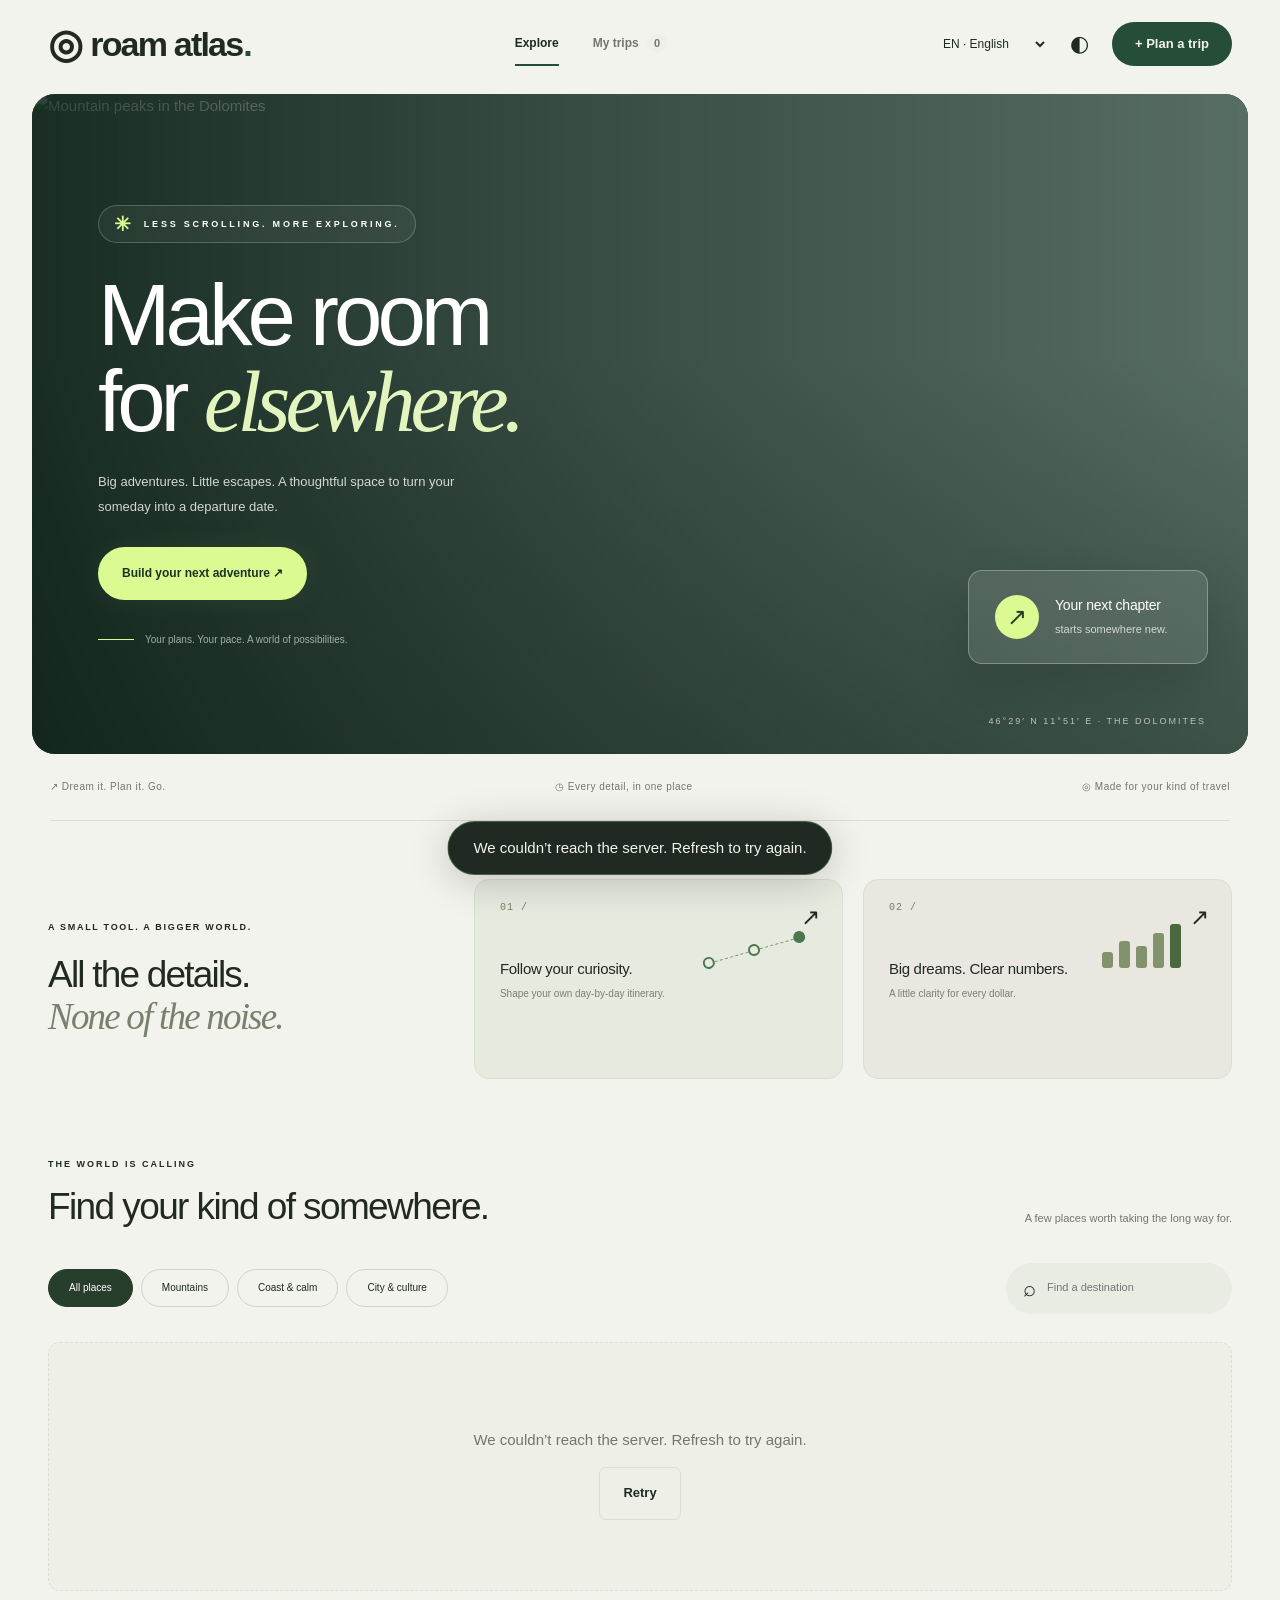
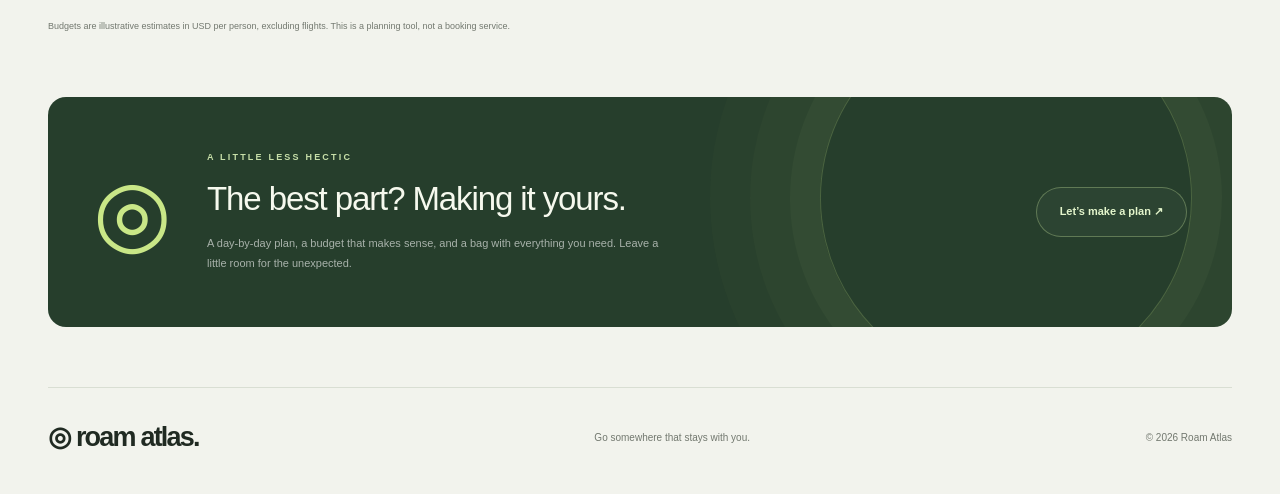
==== index.html @ 59449367 "Publish Roam Atlas with Python backend and protected administration" ====
<!doctype html>
<html lang="en"><head><meta charset="utf-8"><meta name="viewport" content="width=device-width,initial-scale=1"><title>Roam Atlas — Travel Planner</title><meta name="description" content="A thoughtful space to plan your next adventure. Explore destinations, build itineraries, and keep your travel budget in one place."><meta name="theme-color" content="#174e42"><link rel="icon" href="/favicon.svg"><link rel="stylesheet" href="/style.css"><link rel="stylesheet" href="/premium.css"><script defer src="/app.js"></script><!-- SEARCH_METADATA --></head>
<body><noscript><p class="noscript-message">Roam Atlas: browse destinations below. Enable JavaScript to create and save travel plans.</p></noscript><a href="#main" class="skip" data-i18n="skip">Skip to content</a>
<header><a href="#explore" class="brand" aria-label="Roam Atlas home"><span class="logo">◎</span> roam atlas<span class="dot">.</span></a><nav aria-label="Main"><button class="nav active" data-view="explore" data-i18n="explore">Explore</button><button class="nav" data-view="trips"><span data-i18n="myTrips">My trips</span> <span id="tripCount" class="badge">0</span></button></nav><div class="controls"><select id="language" aria-label="Language"><option value="en">EN · English</option><option value="ru">RU · Русский</option></select><button class="theme icon" id="theme" aria-label="Switch color theme">◐</button><button class="primary small" id="newTrip" data-i18n="planTrip">+ Plan a trip</button></div></header>
<main id="main"><section id="exploreView"><div class="hero"><div class="hero-copy"><div class="eyebrow"><span class="little-star">✳</span><span data-i18n="eyebrow">LESS SCROLLING. MORE EXPLORING.</span></div><h1 data-i18n-html="headline">Make room<br>for <em>elsewhere.</em></h1><p data-i18n="heroText">Big adventures. Little escapes. A thoughtful space to turn your someday into a departure date.</p><button id="heroPlan" class="primary" data-i18n="start">Build your next adventure ↗</button><div class="hero-foot"><span class="line"></span><span data-i18n="heroFoot">Your plans. Your pace. A world of possibilities.</span></div></div><div class="hero-photo"><img src="https://images.unsplash.com/photo-1464822759023-fed622ff2c3b?auto=format&fit=crop&w=1300&q=85" alt="Mountain peaks in the Dolomites"><span class="photo-label" data-i18n="featured">46°29′ N 11°51′ E · THE DOLOMITES</span><div class="floating-note"><span>↗</span><div><strong data-i18n="nextChapter">Your next chapter</strong><small data-i18n="startsHere">starts somewhere new.</small></div></div></div></div>
<div class="benefits"><span data-i18n="benefit1">↗ Dream it. Plan it. Go.</span><span data-i18n="benefit2">◷ Every detail, in one place</span><span data-i18n="benefit3">◎ Made for your kind of travel</span></div>
<section class="travel-system"><div class="system-intro"><span class="eyebrow" data-i18n="systemEyebrow">A SMALL TOOL. A BIGGER WORLD.</span><h2 data-i18n-html="systemTitle">All the details.<br><em>None of the noise.</em></h2></div><button class="system-card" id="systemItinerary"><span class="system-number">01 /</span><span class="mini-route"><i></i><b></b><i></i><b></b><i></i></span><strong data-i18n="systemRoute">Follow your curiosity.</strong><span data-i18n="systemRouteText">Shape your own day-by-day itinerary.</span><span class="system-arrow">↗</span></button><button class="system-card budget-card" id="systemBudget"><span class="system-number">02 /</span><span class="mini-bars"><i></i><i></i><i></i><i></i><i></i></span><strong data-i18n="systemBudget">Big dreams. Clear numbers.</strong><span data-i18n="systemBudgetText">A little clarity for every dollar.</span><span class="system-arrow">↗</span></button></section>
<section class="destinations"><div class="section-heading"><div><div class="eyebrow" data-i18n="curated">THE WORLD IS CALLING</div><h2 data-i18n="findPlace">Find your kind of somewhere.</h2></div><p data-i18n="curatedText">A few places worth taking the long way for.</p></div><div class="toolbar"><div class="filters" role="group" aria-label="Destination category"><button class="chip active" data-filter="all" data-i18n="all">All places</button><button class="chip" data-filter="mountains" data-i18n="mountains">Mountains</button><button class="chip" data-filter="coast" data-i18n="coast">Coast & calm</button><button class="chip" data-filter="culture" data-i18n="culture">City & culture</button></div><label class="search"><span>⌕</span><input id="search" type="search" data-placeholder="search" placeholder="Find a destination" aria-label="Find a destination"></label></div><div id="destinations" class="cards" aria-live="polite"></div><p class="fine" data-i18n="estimates">Budgets are illustrative estimates in USD per person, excluding flights. This is a planning tool, not a booking service.</p></section>
<section class="editorial"><span class="orbital">◎</span><div><div class="eyebrow" data-i18n="philosophy">A LITTLE LESS HECTIC</div><h2 data-i18n="editorialTitle">The best part? Making it yours.</h2><p data-i18n="editorialText">A day-by-day plan, a budget that makes sense, and a bag with everything you need. Leave a little room for the unexpected.</p></div><button class="outline" id="editorialPlan" data-i18n="letsPlan">Let’s make a plan ↗</button></section></section>
<section id="tripsView" hidden><div class="section-heading trips-heading"><div><div class="eyebrow" data-i18n="yourWorld">YOUR WORLD, IN THE MAKING</div><h1 data-i18n="myTrips">My trips</h1></div><button id="exportTrips" class="outline" data-i18n="export">↓ Export plans</button></div><p data-i18n="storageNote" class="storage-note">Your trips are saved on the server and linked to this browser. Export a backup before clearing cookies.</p><div id="trips" class="cards"></div></section>
</main><footer><a class="brand" href="#explore">◎ roam atlas.</a><p data-i18n="footer">Go somewhere that stays with you.</p><span>© <span id="year"></span> Roam Atlas</span></footer>
<dialog id="tripDialog"><form id="tripForm"><div class="dialog-head"><div><div class="eyebrow" data-i18n="newChapter">YOUR NEXT CHAPTER</div><h2 id="dialogTitle" data-i18n="planTrip">Plan a trip</h2></div><button type="button" class="icon" id="closeDialog" aria-label="Close">×</button></div><label><span data-i18n="tripName">Trip name</span><input name="title" required maxlength="100" data-placeholder="namePlaceholder" placeholder="My next adventure"></label><div class="form-row"><label><span data-i18n="destination">Destination</span><select name="destination" id="destinationSelect"></select></label><label><span data-i18n="date">Departure date (optional)</span><input name="date" type="date"></label></div><div class="form-row"><label><span data-i18n="daysLabel">Number of days</span><input name="days" type="number" min="1" max="60" value="5" required></label><label><span data-i18n="budgetLabel">Total budget (USD)</span><input name="budget" type="number" min="0" max="1000000" step="0.01" value="850" required></label></div><div id="budgetBreakdown" class="budget"></div><div class="form-section"><h3 data-i18n="itinerary">Day-by-day itinerary</h3><div id="itinerary"></div></div><div class="form-section"><h3 data-i18n="packing">The essentials</h3><div id="packing" class="packing"></div></div><label><span data-i18n="notes">Notes & little details</span><textarea name="notes" rows="3" maxlength="3000" data-placeholder="notesPlaceholder" placeholder="That café, that trail, that tiny detail…"></textarea></label><p id="formError" class="error" role="alert"></p><div class="dialog-actions"><button type="button" class="danger" id="deleteTrip" data-i18n="delete">Delete trip</button><button type="submit" id="saveTrip" class="primary" data-i18n="save">Save adventure ↗</button></div></form></dialog>
<div id="toast" class="toast" role="status" hidden></div></body></html>
---- style.css ----
:root{--bg:#f7f7f2;--paper:#fff;--ink:#202f2b;--muted:#727a72;--green:#174e42;--lime:#e0edc8;--line:#e1e5dc;--soft:#eeefe7;--danger:#b23d30;color-scheme:light}*{box-sizing:border-box}body{margin:0;background:var(--bg);color:var(--ink);font:15px/1.6 Arial,Helvetica,sans-serif}body.dark{--bg:#141f1b;--paper:#202d27;--ink:#eff2e8;--muted:#a7b5a9;--green:#b4d5a4;--lime:#304531;--line:#354039;--soft:#24332a;color-scheme:dark}button,input,select,textarea{font:inherit}button,a,input,select,textarea{-webkit-tap-highlight-color:transparent}button,a{touch-action:manipulation}button{cursor:pointer}button:disabled{cursor:wait;opacity:.6}button{color:inherit}button:focus-visible,a:focus-visible,input:focus-visible,select:focus-visible,textarea:focus-visible{outline:3px solid #a5ba75;outline-offset:3px}button{border:0}a{color:inherit;text-decoration:none}header{height:100px;max-width:1440px;margin:auto;display:flex;align-items:center;justify-content:space-between;gap:30px;padding:0 64px;border-bottom:1px solid var(--line)}.brand{display:flex;align-items:center;font-size:32px;letter-spacing:-1.8px;font-weight:700;gap:9px}.logo{font-size:40px;line-height:1}.dot{color:var(--green);margin-left:-8px}nav{display:flex;gap:32px;align-items:center}.nav{background:none;font-weight:600;color:var(--muted);padding:12px 0;position:relative}.nav.active{color:var(--ink)}.nav.active:after{content:'';position:absolute;bottom:0;left:0;right:0;height:2px;background:var(--green)}.badge{font-size:11px;background:var(--soft);padding:3px 7px;border-radius:50%;margin-left:5px}.controls{display:flex;gap:14px;align-items:center}select{background:var(--bg);border:1px solid var(--line);border-radius:8px;padding:8px;color:var(--ink)}#language{font-size:12px;width:117px}.primary,.outline{border-radius:7px;padding:15px 23px;font-size:13px;font-weight:600;transition:transform .2s,box-shadow .2s}.primary{background:var(--green);color:var(--bg)}.primary:hover,.outline:hover{transform:translateY(-2px);box-shadow:0 4px 16px #0001}.primary.small{padding:11px 17px}.outline{background:transparent;border:1px solid var(--line)}.icon{border:1px solid var(--line);border-radius:50%;width:36px;height:36px;background:transparent;font-size:22px;display:grid;place-items:center;line-height:1}.theme{border:0}main{max-width:1440px;margin:auto;padding:0 64px}.hero{display:grid;grid-template-columns:1fr 1.04fr;gap:70px;padding:54px 0 42px;align-items:center}.eyebrow{font-size:10px;letter-spacing:2.2px;font-weight:700;display:flex;align-items:center;gap:10px}.little-star{font-size:27px;color:var(--green)}h1{font-size:clamp(48px,5.3vw,78px);font-weight:500;letter-spacing:-3.7px;line-height:1.06;margin:27px 0 24px}h1 em{font-family:Georgia,serif;font-weight:400;color:var(--green)}.hero-copy>p{max-width:370px;font-size:15px;line-height:1.85;color:var(--muted);margin-bottom:28px}.hero-foot{display:flex;align-items:center;gap:11px;color:var(--muted);font-size:10px;margin-top:38px}.line{width:27px;height:1px;background:var(--muted)}.hero-photo{height:460px;position:relative;border-radius:110px 10px 10px 10px;background:#5d756b}.hero-photo>img{width:100%;height:100%;object-fit:cover;border-radius:inherit;filter:brightness(.85)}.photo-label{position:absolute;bottom:24px;left:25px;color:#fff;font-size:9px;letter-spacing:1.5px}.floating-note{position:absolute;bottom:62px;left:-30px;padding:18px 23px;display:flex;gap:16px;align-items:center;background:var(--paper);border:1px solid var(--line);border-radius:8px;box-shadow:0 10px 30px #0001;transform:rotate(-3deg)}.floating-note>span{background:var(--lime);border-radius:50%;width:38px;height:38px;display:grid;place-items:center;font-size:24px}.floating-note strong{display:block;font-size:12px}.floating-note small{font-size:11px;color:var(--muted)}.benefits{border-top:1px solid var(--line);border-bottom:1px solid var(--line);padding:21px 0;display:flex;justify-content:space-around;font-size:12px;color:var(--muted)}.destinations{padding:48px 0 35px}.section-heading{display:flex;justify-content:space-between;align-items:end;gap:25px;margin-bottom:24px}h2{font-family:Georgia,serif;font-size:32px;font-weight:400;letter-spacing:-1px;margin:8px 0 0;line-height:1.25}.section-heading>p{font-size:12px;color:var(--muted);margin-bottom:2px}.toolbar{display:flex;justify-content:space-between;gap:20px;margin-bottom:24px;align-items:center}.filters{display:flex;gap:8px;flex-wrap:wrap}.chip{border-radius:25px;border:1px solid var(--line);background:transparent;padding:8px 16px;font-size:11px}.chip.active{background:var(--green);color:var(--bg);border-color:var(--green)}.search{display:flex;gap:10px;align-items:center;border-bottom:1px solid var(--line);padding:7px 0}.search span{font-size:22px}.search input{background:transparent;border:0;width:175px;font-size:12px;color:var(--ink);outline-offset:7px}.cards{display:grid;grid-template-columns:repeat(3,1fr);gap:27px}.card{min-width:0;background:var(--paper);border:1px solid var(--line);border-radius:11px;overflow:hidden;transition:transform .2s}.card:hover{transform:translateY(-4px)}.card-photo{height:230px;position:relative;background:var(--soft);overflow:hidden}.card-photo img{width:100%;height:100%;object-fit:cover;transition:transform .6s}.card:hover img{transform:scale(1.04)}.card-country{position:absolute;top:15px;left:15px;background:#fffE;color:#243b2d;font-size:10px;padding:4px 10px;border-radius:20px}.card-body{padding:20px}.card-top{display:flex;align-items:center;justify-content:space-between;gap:8px}.card h3{font-family:Georgia,serif;font-weight:400;font-size:25px;letter-spacing:-.8px;line-height:1.15;margin:0}.card p{font-size:11px;color:var(--muted);margin:8px 0 18px}.card-meta{border-top:1px solid var(--line);padding-top:13px;display:flex;justify-content:space-between;align-items:center;font-size:11px;color:var(--muted)}.card-meta strong{color:var(--ink);font-size:15px}.circle-button{border-radius:50%;background:var(--soft);width:34px;height:34px;font-size:20px;flex-shrink:0}.fine{font-size:10px;color:var(--muted);margin-top:22px}.editorial{display:flex;align-items:center;gap:34px;background:var(--soft);padding:34px 40px;border-radius:10px;margin:10px 0 55px}.editorial .orbital{font-size:95px;color:var(--green);line-height:1}.editorial p{max-width:520px;font-size:12px;color:var(--muted);margin-bottom:0}.editorial .outline{margin-left:auto;white-space:nowrap;border-color:var(--muted)}footer{max-width:1312px;border-top:1px solid var(--line);margin:auto;padding:25px 0;display:flex;justify-content:space-between;align-items:center;gap:15px}footer .brand{font-size:25px}footer p,footer>span{font-size:11px;color:var(--muted)}.trips-heading{margin-top:45px}.trips-heading h1{font-size:50px}.storage-note{font-size:12px;color:var(--muted);margin-bottom:24px}#tripsView{min-height:65vh;padding-bottom:50px}.empty{grid-column:1/-1;text-align:center;padding:70px 24px;background:var(--soft);border-radius:12px}.empty h2{margin:0 0 15px}.empty p{color:var(--muted)}dialog{width:min(650px,94vw);max-height:90vh;padding:30px;background:var(--paper);color:var(--ink);border:1px solid var(--line);border-radius:16px;box-shadow:0 30px 100px #0004}dialog::backdrop{background:#112b226e;backdrop-filter:blur(5px)}.dialog-head{display:flex;align-items:center;justify-content:space-between;margin-bottom:23px}.dialog-head h2{margin-top:5px}form label{display:flex;flex-direction:column;gap:6px;font-size:12px;margin-bottom:16px}form input,form select,form textarea{padding:10px 12px;border:1px solid var(--line);background:var(--bg);border-radius:7px;color:var(--ink);width:100%}.form-row{display:grid;grid-template-columns:1fr 1fr;gap:16px}.budget{background:var(--soft);padding:14px;border-radius:8px;font-size:12px;display:flex;justify-content:space-between;gap:12px;flex-wrap:wrap}.budget small{display:block;color:var(--muted)}.form-section h3{font-size:13px;margin:22px 0 12px}.day-row{display:flex;gap:10px;align-items:center;margin-bottom:8px}.day-row span{font-size:11px;width:54px;flex-shrink:0}.packing{display:grid;grid-template-columns:1fr 1fr;gap:10px;margin-bottom:20px}.packing label{display:flex;flex-direction:row;align-items:center;margin:0;gap:10px}.packing input{width:16px;height:16px;accent-color:var(--green)}.dialog-actions{display:flex;justify-content:space-between;align-items:center;gap:20px;margin-top:18px}.danger{color:var(--danger);background:transparent;padding:10px}.error{color:var(--danger);font-size:12px}.toast{position:fixed;bottom:25px;left:50%;transform:translateX(-50%);padding:14px 25px;border-radius:10px;background:var(--ink);color:var(--bg);box-shadow:0 6px 40px #0003;z-index:10;max-width:90vw}.skip{position:absolute;top:-100px;left:20px;padding:10px;background:var(--paper);z-index:20}.skip:focus{top:10px}[hidden]{display:none!important}body.modal-open{overflow:hidden}@media(min-width:1600px){header,main{max-width:1500px}}@media(max-width:1100px){header{padding:0 30px}main{padding:0 30px}.hero{gap:45px}.hero-photo{height:415px}.cards{gap:18px}.card-photo{height:200px}footer{margin:0 30px}.section-heading>p{max-width:220px}.editorial{padding:30px}.editorial .orbital{display:none}}@media(max-width:760px){header{padding:0 20px;height:auto;min-height:90px;gap:10px;flex-wrap:wrap;padding-top:14px;padding-bottom:12px}.brand{font-size:28px}nav{order:3;justify-content:center;width:100%;gap:35px}.controls{gap:5px}.controls .primary{display:none}main{padding:0 20px}.hero{grid-template-columns:1fr;gap:28px;padding-top:30px}h1{font-size:58px}.hero-copy>p{max-width:420px}.hero-foot{margin-top:22px}.hero-photo{height:320px;border-top-left-radius:80px;margin-left:15px}.floating-note{left:-15px;bottom:55px}.benefits{font-size:10px;gap:15px;align-items:center;text-align:center}.section-heading{display:block}.section-heading>p{max-width:none;margin-top:12px}h2{font-size:29px}.toolbar{align-items:stretch;flex-direction:column}.search input{width:100%}.cards{grid-template-columns:repeat(2,1fr);gap:14px}.card-body{padding:14px}.card h3{font-size:22px}.card-photo{height:180px}.card-meta{font-size:10px;gap:8px}.editorial{flex-direction:column;align-items:start;padding:26px}.editorial .outline{margin-left:0}footer{margin:0 20px;flex-wrap:wrap}footer p{order:3;width:100%;margin:0}.trips-heading{display:flex}.trips-heading h1{font-size:40px}.form-row{gap:10px}dialog{padding:20px}.eyebrow{font-size:9px;letter-spacing:1.5px}}@media(max-width:460px){.cards{grid-template-columns:1fr}.card-photo{height:235px}.card h3{font-size:27px}.card-meta{font-size:12px}.hero-photo{height:285px}h1{font-size:54px}.chip{padding:8px 12px;font-size:10px}.benefits span:last-child{display:none}.form-row{grid-template-columns:1fr;gap:0}.budget{font-size:11px}.packing{gap:10px}.trips-heading{align-items:center}.trips-heading .outline{padding:10px;font-size:11px}}@media(prefers-reduced-motion:reduce){*{transition:none!important;scroll-behavior:auto!important}}
---- premium.css ----
/* Orbit editorial design system: cinematic landscapes, acid-lime accents, tactile cards. */
:root{--bg:#f2f3ed;--green:#254d37;--lime:#dbfa91;--ink:#202a22;--muted:#72786f;--line:#d9ded3}body{font-family:Arial,Helvetica,sans-serif}header{height:88px;padding:0 48px;max-width:1600px;border:0}.brand{font-size:34px}.controls .primary{border-radius:30px;padding:12px 23px}nav{gap:34px}.nav{font-size:12px}#language{border:0;background:transparent}.icon:hover{background:var(--soft)}main{max-width:1600px;padding:0 32px}.hero{position:relative;display:flex;isolation:isolate;min-height:660px;padding:70px 66px 65px;margin-top:6px;border-radius:23px;overflow:hidden;color:#fff;align-items:center;background:#273e2f}.hero:after{content:'';position:absolute;inset:0;z-index:-1;background:linear-gradient(90deg,rgba(8,27,18,.82),rgba(14,29,21,.48) 48%,rgba(14,29,21,.08)),linear-gradient(0deg,rgba(9,25,14,.3),transparent 60%);pointer-events:none}.hero-copy{max-width:720px;position:relative;z-index:2}.hero-copy .eyebrow{font-size:9px;letter-spacing:2.8px;display:inline-flex;background:#ffffff0d;border:1px solid #ffffff36;border-radius:30px;padding:8px 15px;backdrop-filter:blur(15px)}.hero-copy .little-star{font-size:20px;color:var(--lime);line-height:1}.hero h1{font-size:clamp(60px,6.8vw,104px);font-weight:400;letter-spacing:-5px;line-height:.99;margin:29px 0 25px}.hero h1 em{font-family:Georgia,serif;color:#e2f5bf;font-weight:400}.hero-copy>p{color:#fffC;max-width:365px;font-size:13px;line-height:1.9;margin-bottom:27px}.hero .primary{background:#dbfa91;color:#1c3324;border-radius:30px;padding:17px 24px;font-size:12px;box-shadow:0 0 30px #dbfa9110}.hero .primary:hover{box-shadow:0 8px 30px #dbfa9130;transform:translateY(-3px)}.hero-foot{color:#fff9;font-size:10px;margin-top:32px}.hero-foot .line{background:#dbfa91;width:36px}.hero-photo{position:absolute;inset:0;width:100%;height:100%;border-radius:0;z-index:-2}.hero-photo>img{filter:brightness(.95);object-position:50% 56%;width:100%;height:100%;animation:landscape-in 1.5s ease-out both}.photo-label{left:auto;right:42px;bottom:26px;letter-spacing:2px;font-size:9px;color:#fffA}.floating-note{left:auto;right:40px;bottom:90px;transform:none;border:1px solid #ffffff4a;background:#ffffff1c;backdrop-filter:blur(22px);border-radius:14px;padding:23px 26px;color:#fff;box-shadow:0 20px 50px #0002;min-width:240px}.floating-note>span{background:#dbfa91;color:#263d28;border-radius:50%;width:44px;height:44px}.floating-note strong{font-size:14px;font-weight:500;letter-spacing:-.2px}.floating-note small{color:#fffB;font-size:11px}.benefits{margin:0 18px;padding:25px 0;border-top:0;font-size:10px;letter-spacing:.5px;justify-content:space-between}.benefits span{display:flex;align-items:center;gap:10px}.travel-system{display:grid;grid-template-columns:1.1fr 1fr 1fr;gap:20px;margin:58px 16px 14px}.system-intro{display:flex;flex-direction:column;justify-content:center;padding:14px 25px 14px 0}.system-intro .eyebrow{font-size:9px;letter-spacing:1.7px}.system-intro h2{font-family:Arial,sans-serif;font-size:37px;font-weight:400;letter-spacing:-1.8px;line-height:1.13;margin-top:20px}.system-intro h2 em{font-family:Georgia,serif;font-weight:400;color:#77816e}.system-card{position:relative;min-height:200px;display:flex;flex-direction:column;align-items:start;text-align:left;border:1px solid var(--line);background:#e7eadf;border-radius:15px;padding:22px 25px;overflow:hidden;transition:background .25s,transform .25s}.system-card:hover{transform:translateY(-4px);background:#dce8cb}.system-number{font:10px monospace;letter-spacing:1px;color:#758269}.system-card strong{margin-top:44px;font-size:15px;font-weight:500;letter-spacing:-.3px}.system-card>span:not([class]){font-size:10px;color:#788170;margin-top:5px}.system-arrow{position:absolute;top:19px;right:22px;font-size:23px;font-weight:300}.mini-route{position:absolute;right:35px;top:64px;display:flex;align-items:center;transform:rotate(-16deg)}.mini-route i{width:12px;height:12px;border-radius:50%;border:2px solid #4b774f;background:#e7eadf}.mini-route i:last-child{background:#4b774f}.mini-route b{width:35px;border-top:1px dashed #81967a}.budget-card{background:#e9e7df}.budget-card:hover{background:#e7e4d0}.mini-bars{position:absolute;right:50px;top:43px;height:45px;display:flex;align-items:end;gap:6px}.mini-bars i{width:11px;border-radius:3px;background:#82926c;height:16px}.mini-bars i:nth-child(2){height:27px}.mini-bars i:nth-child(3){height:22px}.mini-bars i:nth-child(4){height:35px}.mini-bars i:nth-child(5){height:44px;background:#4b6740}.destinations{padding:64px 16px 35px}.section-heading{margin-bottom:32px}.section-heading .eyebrow{font-size:9px;letter-spacing:2px}h2{font-family:Arial,sans-serif;font-size:37px;letter-spacing:-1.6px;font-weight:400;margin-top:13px}.section-heading>p{font-size:11px;color:var(--muted);max-width:210px;line-height:1.8}.toolbar{margin-bottom:28px}.chip{font-size:10px;padding:10px 20px;border-color:#cfd6c8;transition:background .2s}.chip:hover{background:var(--soft)}.chip.active{background:#283e2c;border-color:#283e2c;color:white}.search{background:#e9ece3;border:0;border-radius:30px;padding:8px 17px;gap:9px}.search input{font-size:11px;width:170px}.cards{gap:24px}.card{border-radius:14px;border:0;background:transparent;overflow:visible;position:relative}.card-photo{border-radius:13px;height:320px}.card-photo:after{content:'';position:absolute;inset:50% 0 0;background:linear-gradient(transparent,#10251545);pointer-events:none}.card-country{background:#ffffffeb;border:1px solid #fff7;font-size:9px;backdrop-filter:blur(10px);padding:5px 12px;top:17px;left:17px}.card-body{padding:19px 2px 14px}.card h3{font-family:Arial,sans-serif;font-size:24px;font-weight:400;letter-spacing:-.8px}.card p{font-size:11px;color:var(--muted);margin-top:7px;margin-bottom:13px}.circle-button{width:33px;height:33px;background:transparent;border:1px solid var(--line);font-size:20px;transition:background .2s}.circle-button:hover{background:#dbfa91;color:#1b3022}.card-meta{font-size:10px;padding-top:12px}.card-meta strong{font-size:14px;font-weight:500}.fine{font-size:9px;margin-top:28px}.editorial{margin:20px 16px 60px;position:relative;isolation:isolate;background:#263e2c;color:#f6f9ee;border-radius:18px;overflow:hidden;min-height:230px;padding:44px 45px;gap:35px}.editorial:after{content:'';position:absolute;z-index:-1;width:370px;height:370px;right:40px;top:-85px;border:1px solid #dbfa9133;border-radius:50%;box-shadow:0 0 0 30px #dbfa9108,0 0 0 70px #dbfa9105,0 0 0 110px #dbfa9104;transform:rotate(-35deg)}.editorial .orbital{font-size:90px;color:#dbfa91;opacity:.9}.editorial h2{font-size:33px;font-weight:400;letter-spacing:-1.1px}.editorial .eyebrow{font-size:9px;color:#c7dfa9}.editorial p{color:#fff9;font-size:11px;max-width:470px;line-height:1.8;margin-top:15px}.editorial .outline{border:1px solid #c9e79c55;border-radius:30px;font-size:11px;color:#e4f6cc;background:#ffffff08}footer{max-width:1504px;margin:0 48px;padding:28px 0 35px}footer .brand{font-size:27px}footer p,footer>span{font-size:10px}.trips-heading{margin:60px 16px 20px}.trips-heading h1{font-weight:400;letter-spacing:-2px}.storage-note{margin-left:16px}#trips{margin:35px 16px 0}.empty{border:1px dashed var(--line);background:var(--soft)}dialog{border-radius:20px;padding:35px}.dialog-head h2{font-family:Georgia,serif}.dialog-head .eyebrow{color:var(--muted)}.budget{border:1px solid var(--line);border-radius:11px;padding:17px}.dialog-actions .primary{border-radius:30px}.toast{border:1px solid #dbfa9140;border-radius:30px}.dark .system-card{background:#26372b}.dark .budget-card{background:#32382a}.dark .system-card strong{color:var(--ink)}.dark .system-card>span:not([class]){color:var(--muted)}.dark .search{background:#25362a}.dark .chip{border-color:var(--line)}.dark .chip.active{background:#dbfa91;color:#193422}.dark .system-intro h2 em{color:#bad296}.hero-copy{animation:copy-in .8s ease-out both}@keyframes copy-in{from{opacity:0;transform:translateY(20px)}to{opacity:1;transform:translateY(0)}}@keyframes landscape-in{from{transform:scale(1.06)}to{transform:scale(1)}}@media(min-width:1600px){main{max-width:1600px}.hero{min-height:730px}}@media(max-width:1100px){header{padding:0 32px}.hero{padding:55px 45px;min-height:620px}.hero h1{font-size:80px}.floating-note{right:30px;bottom:58px;min-width:200px;padding:20px}.hero-copy{max-width:600px}.travel-system{grid-template-columns:1fr 1fr;gap:18px}.system-intro{grid-column:1/-1;padding:0 0 8px;flex-direction:row;align-items:center;justify-content:space-between}.system-intro h2{margin:0;font-size:30px}.system-intro h2 br{display:none}.card-photo{height:260px}.editorial{padding:36px 32px}.editorial h2{font-size:29px}.editorial .orbital{display:none}}@media(max-width:760px){header{padding:14px 22px 10px;height:auto;gap:5px}header nav{padding-top:5px;gap:30px}.nav{font-size:11px}.brand{font-size:30px}.logo{font-size:35px}.controls{gap:7px}main{padding:0 14px}.hero{margin-top:5px;min-height:640px;padding:38px 28px 145px;align-items:start;border-radius:17px}.hero:after{background:linear-gradient(90deg,#102518b8,#14241655),linear-gradient(0deg,#11271980,transparent)}.hero h1{font-size:65px;letter-spacing:-3.7px;margin-top:35px}.hero-copy .eyebrow{font-size:7px;letter-spacing:1.7px;padding:7px 10px}.hero-copy .little-star{font-size:16px}.hero-copy>p{font-size:12px;line-height:1.9;max-width:290px}.hero-foot{display:none}.hero .primary{font-size:11px;padding:15px 21px}.hero-photo{margin:0}.hero-photo img{object-position:60% center}.floating-note{bottom:51px;left:28px;right:auto;padding:15px 18px;min-width:210px;border-radius:11px}.floating-note strong{font-size:12px}.floating-note>span{width:35px;height:35px;font-size:20px}.photo-label{font-size:7px;bottom:20px;left:28px;right:auto;letter-spacing:1.5px}.benefits{margin:0 8px;padding:20px 0;gap:16px;font-size:8px;justify-content:space-around}.travel-system{margin:37px 7px 0;gap:12px}.system-intro{display:block;margin-bottom:7px}.system-intro h2{font-size:34px;margin-top:15px;line-height:1.16}.system-intro h2 br{display:block}.system-card{padding:18px;min-height:205px;border-radius:13px}.system-card strong{font-size:14px;margin-top:66px;line-height:1.3;max-width:150px}.system-card>span:not([class]){font-size:9px;line-height:1.6}.system-number{font-size:8px}.system-arrow{font-size:18px;right:16px;top:12px}.mini-route{right:20px;top:64px}.mini-route b{width:20px}.mini-route i{width:10px;height:10px}.mini-bars{right:30px;top:47px;height:40px}.mini-bars i{width:9px}.destinations{padding:45px 7px 20px}.section-heading{margin-bottom:21px}h2{font-size:32px;letter-spacing:-1.3px;line-height:1.1}.section-heading>p{max-width:none;font-size:11px}.toolbar{gap:14px}.chip{padding:9px 13px;font-size:9px}.filters{gap:6px}.search{padding:7px 14px}.search input{width:100%}.cards{gap:23px}.card-photo{height:240px}.card h3{font-size:22px}.card-body{padding-top:16px}.editorial{margin:15px 7px 36px;padding:30px 25px;gap:20px;min-height:280px}.editorial h2{font-size:31px}.editorial p{font-size:11px;max-width:320px}.editorial .outline{margin:0}.editorial:after{right:-150px;top:-40px}.fine{font-size:9px;line-height:1.8;margin-top:20px}footer{margin:0 21px;padding-top:23px}footer p{font-size:10px}.trips-heading{margin:35px 7px 20px}.trips-heading h1{font-size:36px}.storage-note{margin:0 7px;font-size:11px}#trips{margin:25px 7px 0}dialog{padding:24px 20px}.dialog-head h2{font-size:29px}.packing{font-size:11px}}@media(max-width:460px){.hero h1{font-size:59px;letter-spacing:-3.5px}.hero{min-height:610px;padding-left:24px;padding-right:22px}.floating-note{left:24px}.hero-copy>p{max-width:260px}.hero-copy .eyebrow{font-size:6.8px}.card-photo{height:310px}.card h3{font-size:25px}.cards{grid-template-columns:1fr}.system-card{padding:15px;min-height:220px}.system-card strong{font-size:13px}.system-intro h2{font-size:35px}.system-card>span:not([class]){font-size:9px}.mini-route{right:17px}.mini-route b{width:18px}.section-heading h2{font-size:32px;max-width:300px}.filters{justify-content:space-between}.chip{padding:9px 11px}.photo-label{left:24px;font-size:6.6px}}@media(prefers-reduced-motion:reduce){*,*:before,*:after{animation:none!important;transition:none!important}}
.hero:after{display:none}.hero-photo:after{content:"";position:absolute;inset:0;background:linear-gradient(90deg,#081b12cc,#0e1d1570 48%,#0e1d1514),linear-gradient(0deg,#09190e55,transparent 60%);z-index:1;pointer-events:none}.hero-photo .floating-note,.hero-photo .photo-label{z-index:2}@media(max-width:760px){.hero-photo:after{background:linear-gradient(90deg,#102518b8,#14241655),linear-gradient(0deg,#11271980,transparent)}}
.day-row{flex-direction:row}.day-row input{min-width:0}.system-card:focus-visible{outline-offset:4px}
.noscript-message{padding:15px 30px;background:var(--lime);color:var(--ink)}@media(max-width:760px){form input,form select,form textarea{font-size:16px}.nav,.chip,.icon,#language,.circle-button{min-height:44px}.circle-button,.icon{min-width:44px}.search input{font-size:16px}.brand{font-size:23px;letter-spacing:-1px;gap:5px}.logo{font-size:28px}.controls{gap:3px}#language{width:110px;font-size:11px}header{padding-left:16px;padding-right:16px}}@media(max-width:350px){.brand{font-size:20px}.logo{font-size:25px}#language{width:101px}.hero h1{font-size:50px}.hero-copy .eyebrow{font-size:6px;letter-spacing:1px}.filters{justify-content:start}}
button{transition:background-color .2s,color .2s,box-shadow .2s,transform .2s}button:active:not(:disabled){transform:scale(.97)}.theme{transition:transform .35s,background .2s}.theme:hover{transform:rotate(20deg)}body,header,footer,.card-body{transition:background-color .25s,color .25s}.primary:disabled{opacity:.65}.primary:focus-visible,.outline:focus-visible{outline:3px solid #9bbb69;outline-offset:4px}
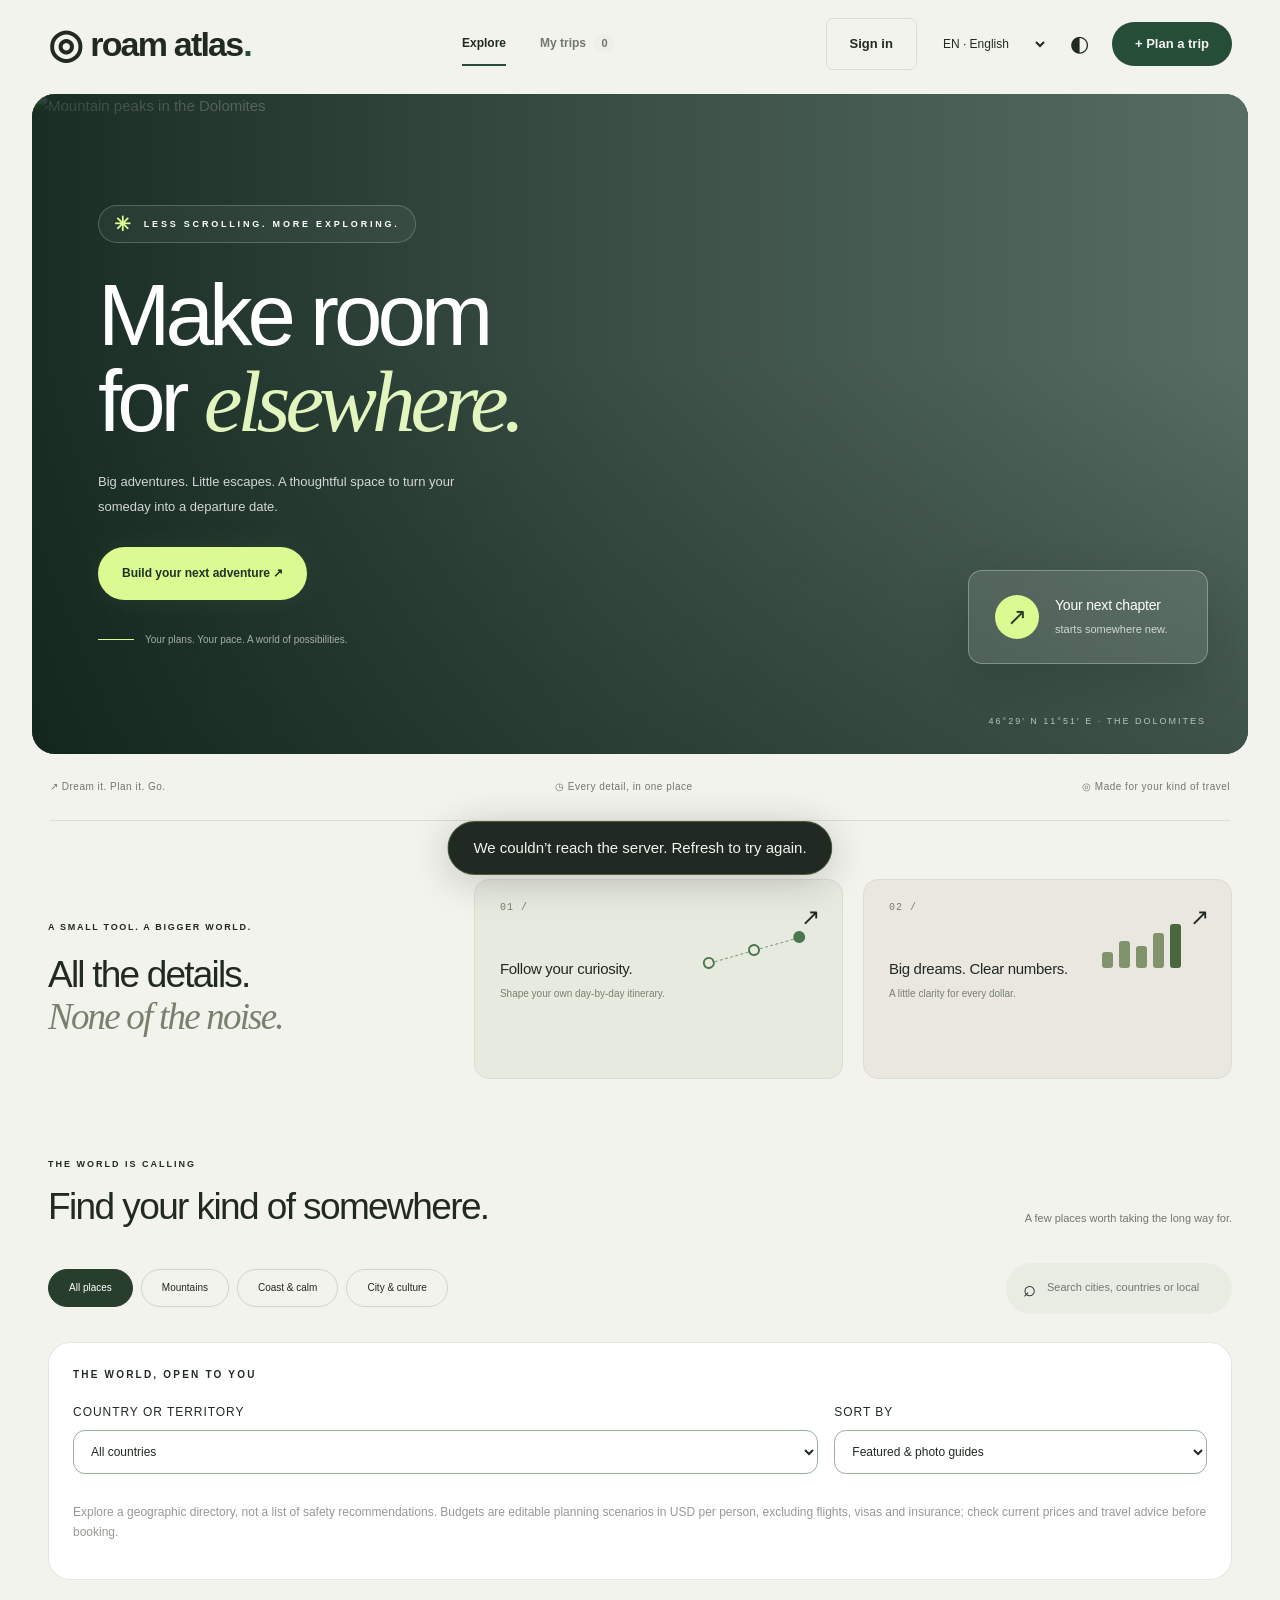
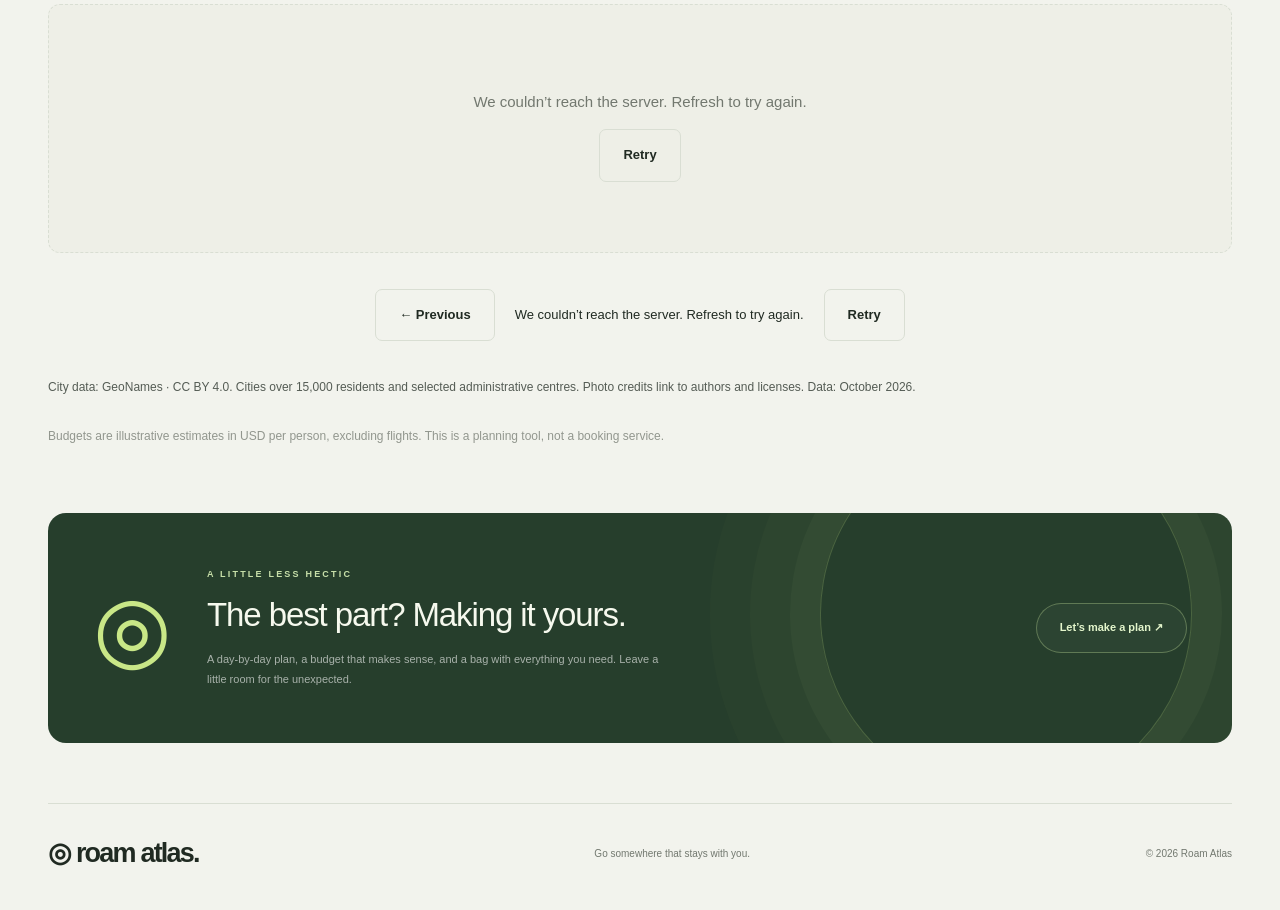
==== commit 9139fb20: "Expand global city catalog and add persistent traveler accounts" ====
--- a/index.html
+++ b/index.html
@@ -1,5 +1,5 @@
 <!doctype html>
-<html lang="en"><head><meta charset="utf-8"><meta name="viewport" content="width=device-width,initial-scale=1"><title>Roam Atlas — Travel Planner</title><meta name="description" content="A thoughtful space to plan your next adventure. Explore destinations, build itineraries, and keep your travel budget in one place."><meta name="theme-color" content="#174e42"><link rel="icon" href="/favicon.svg"><link rel="stylesheet" href="/style.css"><link rel="stylesheet" href="/premium.css"><script defer src="/app.js"></script><!-- SEARCH_METADATA --></head>
+<html lang="en"><head><meta charset="utf-8"><meta name="viewport" content="width=device-width,initial-scale=1"><title>Roam Atlas — Travel Planner</title><meta name="description" content="A thoughtful space to plan your next adventure. Explore destinations, build itineraries, and keep your travel budget in one place."><meta name="theme-color" content="#174e42"><link rel="icon" href="/favicon.svg"><link rel="stylesheet" href="/style.css"><link rel="stylesheet" href="/premium.css"><script defer src="/app.js"></script><script defer src="/world.js"></script><link rel="stylesheet" href="/world.css"><!-- SEARCH_METADATA --></head>
 <body><noscript><p class="noscript-message">Roam Atlas: browse destinations below. Enable JavaScript to create and save travel plans.</p></noscript><a href="#main" class="skip" data-i18n="skip">Skip to content</a>
 <header><a href="#explore" class="brand" aria-label="Roam Atlas home"><span class="logo">◎</span> roam atlas<span class="dot">.</span></a><nav aria-label="Main"><button class="nav active" data-view="explore" data-i18n="explore">Explore</button><button class="nav" data-view="trips"><span data-i18n="myTrips">My trips</span> <span id="tripCount" class="badge">0</span></button></nav><div class="controls"><select id="language" aria-label="Language"><option value="en">EN · English</option><option value="ru">RU · Русский</option></select><button class="theme icon" id="theme" aria-label="Switch color theme">◐</button><button class="primary small" id="newTrip" data-i18n="planTrip">+ Plan a trip</button></div></header>
 <main id="main"><section id="exploreView"><div class="hero"><div class="hero-copy"><div class="eyebrow"><span class="little-star">✳</span><span data-i18n="eyebrow">LESS SCROLLING. MORE EXPLORING.</span></div><h1 data-i18n-html="headline">Make room<br>for <em>elsewhere.</em></h1><p data-i18n="heroText">Big adventures. Little escapes. A thoughtful space to turn your someday into a departure date.</p><button id="heroPlan" class="primary" data-i18n="start">Build your next adventure ↗</button><div class="hero-foot"><span class="line"></span><span data-i18n="heroFoot">Your plans. Your pace. A world of possibilities.</span></div></div><div class="hero-photo"><img src="https://images.unsplash.com/photo-1464822759023-fed622ff2c3b?auto=format&fit=crop&w=1300&q=85" alt="Mountain peaks in the Dolomites"><span class="photo-label" data-i18n="featured">46°29′ N 11°51′ E · THE DOLOMITES</span><div class="floating-note"><span>↗</span><div><strong data-i18n="nextChapter">Your next chapter</strong><small data-i18n="startsHere">starts somewhere new.</small></div></div></div></div>
--- a/world.css
+++ b/world.css
@@ -0,0 +1,4 @@
+.world-controls{margin:24px 0;background:var(--paper,#f5f4ed);border:1px solid #a2b9a255;border-radius:22px;padding:24px}.world-intro{display:flex;justify-content:space-between;gap:16px;flex-wrap:wrap;margin-bottom:20px}.world-intro strong{font-size:clamp(18px,2vw,27px);letter-spacing:-.04em}.world-fields{display:grid;grid-template-columns:2fr 1fr;gap:16px}.world-fields label{display:grid;gap:8px;font-size:12px;text-transform:uppercase;letter-spacing:.08em}.world-fields select{width:100%;padding:13px;border:1px solid #9aaf9c;border-radius:12px;background:transparent;color:inherit}.world-pager{display:flex;align-items:center;justify-content:center;gap:20px;margin:36px 0}.world-pager[hidden]{display:none}.world-pager button:disabled{opacity:.35;cursor:not-allowed}.world-credit,.fine{font-size:12px;line-height:1.7;opacity:.75}.world-credit a,.city-links a{color:inherit}.city-links{display:flex;gap:14px;margin:18px 0;font-size:12px}.city-plan{width:100%;margin-top:6px}.card-photo img{object-fit:cover}.dark .world-controls{background:#173c35}.dark select option{background:#173c35;color:#fff}#accountDialog{max-width:520px;width:calc(100% - 32px)}#accountForm{display:grid;gap:18px}.account-actions{display:flex;gap:12px;flex-wrap:wrap}.controls{flex-wrap:wrap}.world-pager span{font-size:13px;text-align:center}@media(max-width:600px){.world-fields{grid-template-columns:1fr}.world-controls{padding:18px}.world-pager{gap:8px}.world-pager button{padding:12px;font-size:12px}.world-intro{display:grid}.controls #accountButton{font-size:12px;padding:10px}.city-links{flex-wrap:wrap}}
+
+[hidden]{display:none!important}@media(max-width:760px){header{height:auto!important;min-height:90px;flex-wrap:wrap;gap:10px!important;padding-top:14px;padding-bottom:14px}.controls{margin-left:auto;max-width:100%;gap:6px!important}.controls #accountButton{max-width:130px;overflow:hidden;text-overflow:ellipsis;white-space:nowrap}header nav{order:3;width:100%;justify-content:center}}
+.city-links{align-items:flex-start}.city-links a{min-width:0;overflow-wrap:anywhere}.city-links a:first-child{flex-shrink:0}
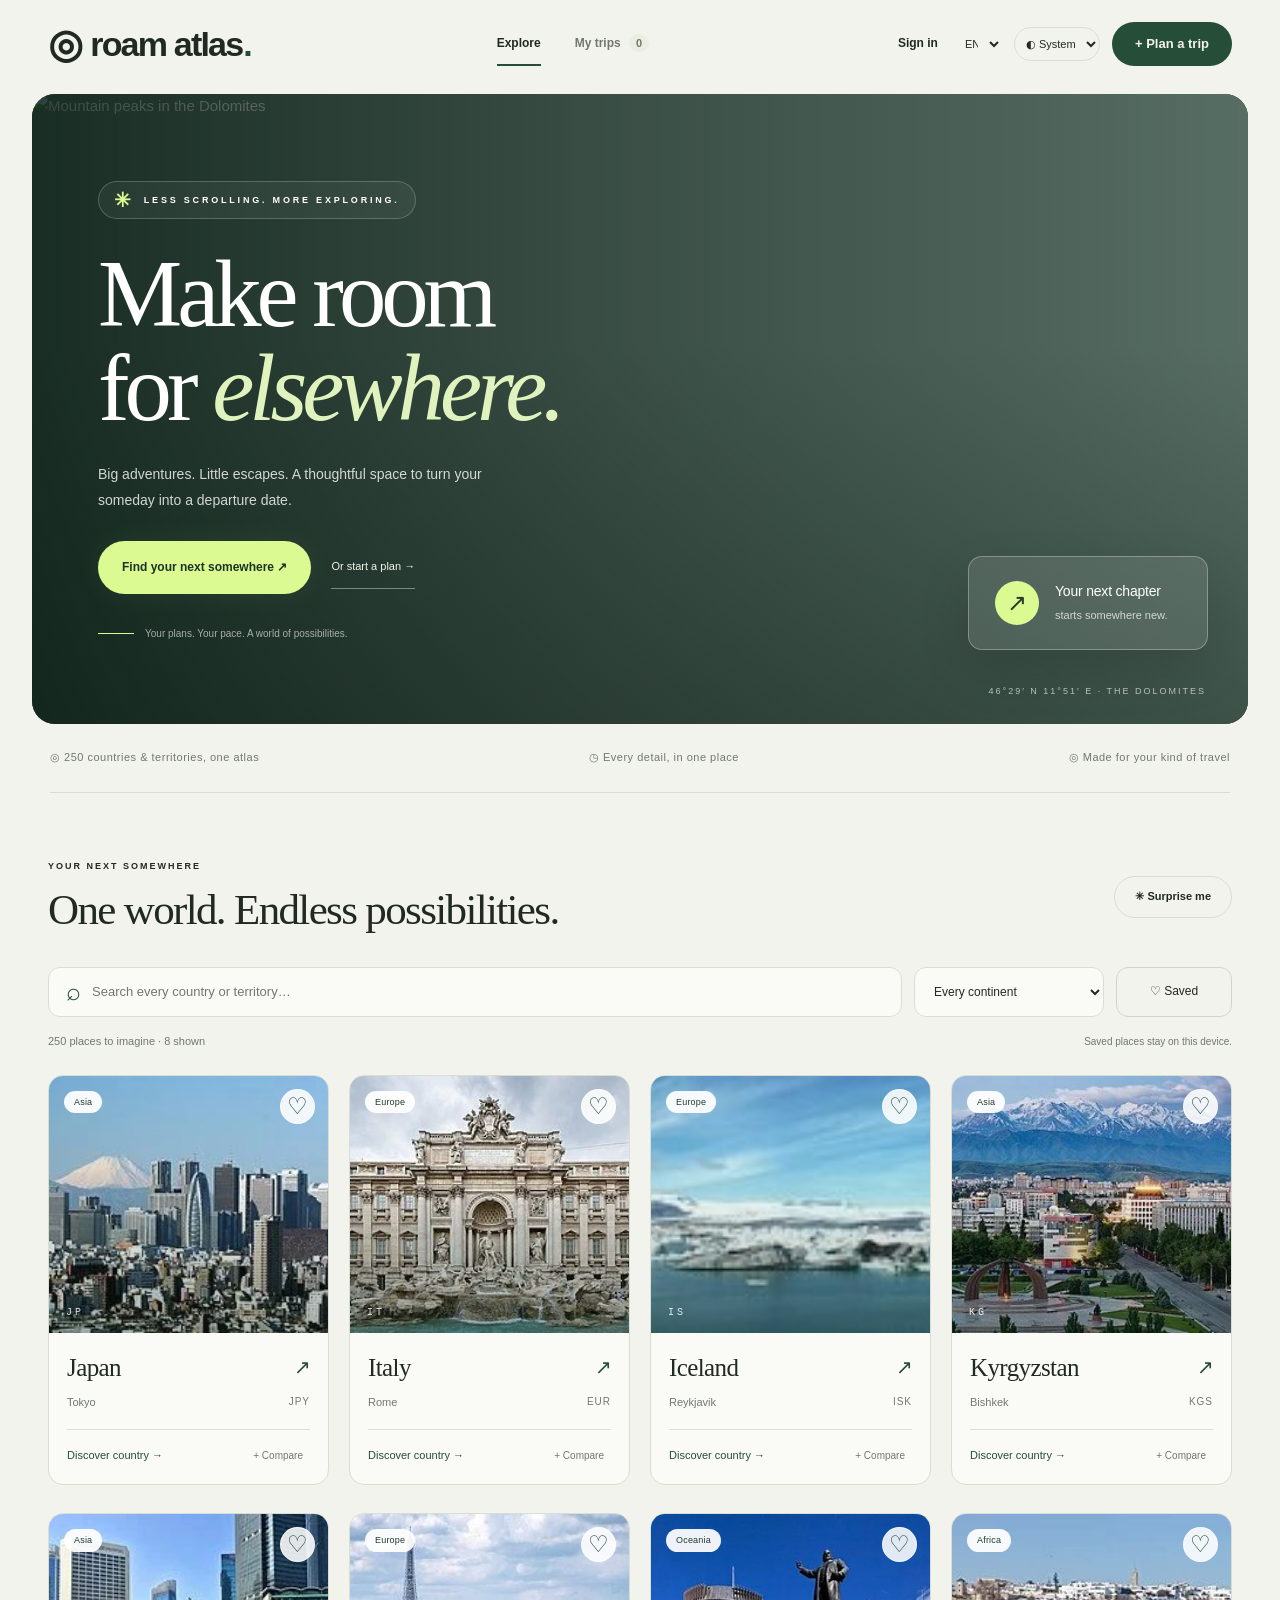
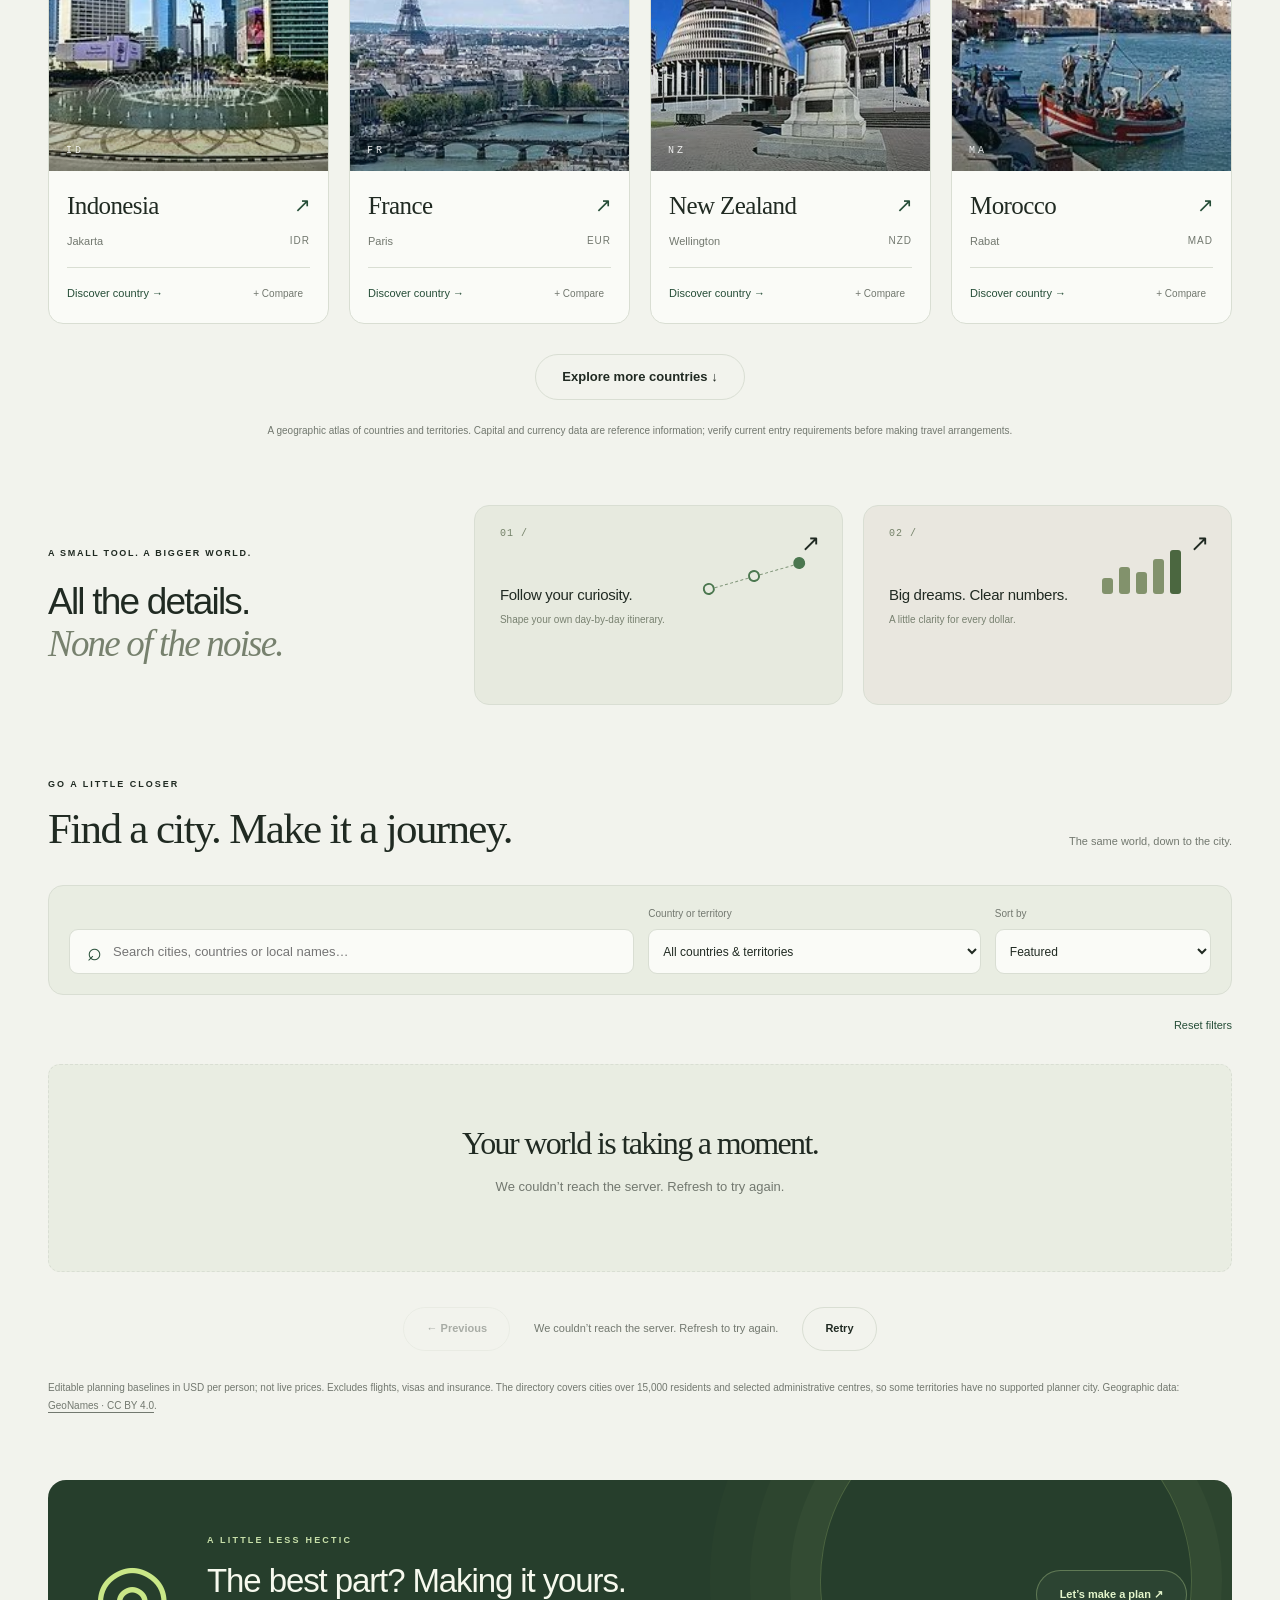
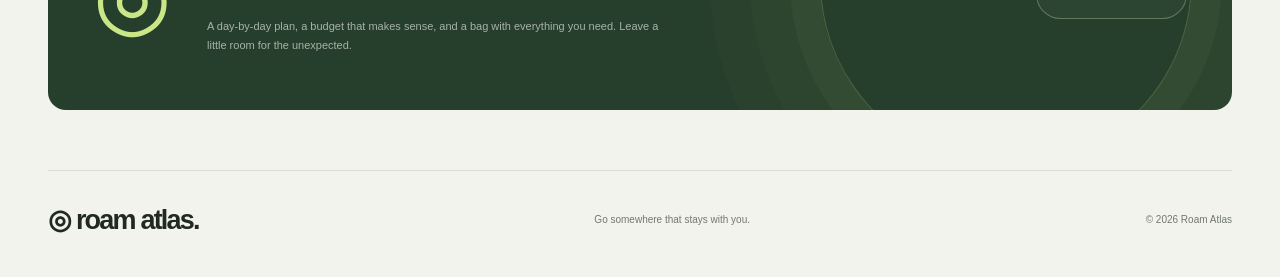
==== commit 0cca88b4: "Expand travel atlas with country photos, themes and complete search" ====
--- a/index.html
+++ b/index.html
@@ -1,13 +1,18 @@
-<!doctype html>
-<html lang="en"><head><meta charset="utf-8"><meta name="viewport" content="width=device-width,initial-scale=1"><title>Roam Atlas — Travel Planner</title><meta name="description" content="A thoughtful space to plan your next adventure. Explore destinations, build itineraries, and keep your travel budget in one place."><meta name="theme-color" content="#174e42"><link rel="icon" href="/favicon.svg"><link rel="stylesheet" href="/style.css"><link rel="stylesheet" href="/premium.css"><script defer src="/app.js"></script><script defer src="/world.js"></script><link rel="stylesheet" href="/world.css"><!-- SEARCH_METADATA --></head>
-<body><noscript><p class="noscript-message">Roam Atlas: browse destinations below. Enable JavaScript to create and save travel plans.</p></noscript><a href="#main" class="skip" data-i18n="skip">Skip to content</a>
-<header><a href="#explore" class="brand" aria-label="Roam Atlas home"><span class="logo">◎</span> roam atlas<span class="dot">.</span></a><nav aria-label="Main"><button class="nav active" data-view="explore" data-i18n="explore">Explore</button><button class="nav" data-view="trips"><span data-i18n="myTrips">My trips</span> <span id="tripCount" class="badge">0</span></button></nav><div class="controls"><select id="language" aria-label="Language"><option value="en">EN · English</option><option value="ru">RU · Русский</option></select><button class="theme icon" id="theme" aria-label="Switch color theme">◐</button><button class="primary small" id="newTrip" data-i18n="planTrip">+ Plan a trip</button></div></header>
-<main id="main"><section id="exploreView"><div class="hero"><div class="hero-copy"><div class="eyebrow"><span class="little-star">✳</span><span data-i18n="eyebrow">LESS SCROLLING. MORE EXPLORING.</span></div><h1 data-i18n-html="headline">Make room<br>for <em>elsewhere.</em></h1><p data-i18n="heroText">Big adventures. Little escapes. A thoughtful space to turn your someday into a departure date.</p><button id="heroPlan" class="primary" data-i18n="start">Build your next adventure ↗</button><div class="hero-foot"><span class="line"></span><span data-i18n="heroFoot">Your plans. Your pace. A world of possibilities.</span></div></div><div class="hero-photo"><img src="https://images.unsplash.com/photo-1464822759023-fed622ff2c3b?auto=format&fit=crop&w=1300&q=85" alt="Mountain peaks in the Dolomites"><span class="photo-label" data-i18n="featured">46°29′ N 11°51′ E · THE DOLOMITES</span><div class="floating-note"><span>↗</span><div><strong data-i18n="nextChapter">Your next chapter</strong><small data-i18n="startsHere">starts somewhere new.</small></div></div></div></div>
-<div class="benefits"><span data-i18n="benefit1">↗ Dream it. Plan it. Go.</span><span data-i18n="benefit2">◷ Every detail, in one place</span><span data-i18n="benefit3">◎ Made for your kind of travel</span></div>
-<section class="travel-system"><div class="system-intro"><span class="eyebrow" data-i18n="systemEyebrow">A SMALL TOOL. A BIGGER WORLD.</span><h2 data-i18n-html="systemTitle">All the details.<br><em>None of the noise.</em></h2></div><button class="system-card" id="systemItinerary"><span class="system-number">01 /</span><span class="mini-route"><i></i><b></b><i></i><b></b><i></i></span><strong data-i18n="systemRoute">Follow your curiosity.</strong><span data-i18n="systemRouteText">Shape your own day-by-day itinerary.</span><span class="system-arrow">↗</span></button><button class="system-card budget-card" id="systemBudget"><span class="system-number">02 /</span><span class="mini-bars"><i></i><i></i><i></i><i></i><i></i></span><strong data-i18n="systemBudget">Big dreams. Clear numbers.</strong><span data-i18n="systemBudgetText">A little clarity for every dollar.</span><span class="system-arrow">↗</span></button></section>
-<section class="destinations"><div class="section-heading"><div><div class="eyebrow" data-i18n="curated">THE WORLD IS CALLING</div><h2 data-i18n="findPlace">Find your kind of somewhere.</h2></div><p data-i18n="curatedText">A few places worth taking the long way for.</p></div><div class="toolbar"><div class="filters" role="group" aria-label="Destination category"><button class="chip active" data-filter="all" data-i18n="all">All places</button><button class="chip" data-filter="mountains" data-i18n="mountains">Mountains</button><button class="chip" data-filter="coast" data-i18n="coast">Coast & calm</button><button class="chip" data-filter="culture" data-i18n="culture">City & culture</button></div><label class="search"><span>⌕</span><input id="search" type="search" data-placeholder="search" placeholder="Find a destination" aria-label="Find a destination"></label></div><div id="destinations" class="cards" aria-live="polite"></div><p class="fine" data-i18n="estimates">Budgets are illustrative estimates in USD per person, excluding flights. This is a planning tool, not a booking service.</p></section>
-<section class="editorial"><span class="orbital">◎</span><div><div class="eyebrow" data-i18n="philosophy">A LITTLE LESS HECTIC</div><h2 data-i18n="editorialTitle">The best part? Making it yours.</h2><p data-i18n="editorialText">A day-by-day plan, a budget that makes sense, and a bag with everything you need. Leave a little room for the unexpected.</p></div><button class="outline" id="editorialPlan" data-i18n="letsPlan">Let’s make a plan ↗</button></section></section>
-<section id="tripsView" hidden><div class="section-heading trips-heading"><div><div class="eyebrow" data-i18n="yourWorld">YOUR WORLD, IN THE MAKING</div><h1 data-i18n="myTrips">My trips</h1></div><button id="exportTrips" class="outline" data-i18n="export">↓ Export plans</button></div><p data-i18n="storageNote" class="storage-note">Your trips are saved on the server and linked to this browser. Export a backup before clearing cookies.</p><div id="trips" class="cards"></div></section>
-</main><footer><a class="brand" href="#explore">◎ roam atlas.</a><p data-i18n="footer">Go somewhere that stays with you.</p><span>© <span id="year"></span> Roam Atlas</span></footer>
-<dialog id="tripDialog"><form id="tripForm"><div class="dialog-head"><div><div class="eyebrow" data-i18n="newChapter">YOUR NEXT CHAPTER</div><h2 id="dialogTitle" data-i18n="planTrip">Plan a trip</h2></div><button type="button" class="icon" id="closeDialog" aria-label="Close">×</button></div><label><span data-i18n="tripName">Trip name</span><input name="title" required maxlength="100" data-placeholder="namePlaceholder" placeholder="My next adventure"></label><div class="form-row"><label><span data-i18n="destination">Destination</span><select name="destination" id="destinationSelect"></select></label><label><span data-i18n="date">Departure date (optional)</span><input name="date" type="date"></label></div><div class="form-row"><label><span data-i18n="daysLabel">Number of days</span><input name="days" type="number" min="1" max="60" value="5" required></label><label><span data-i18n="budgetLabel">Total budget (USD)</span><input name="budget" type="number" min="0" max="1000000" step="0.01" value="850" required></label></div><div id="budgetBreakdown" class="budget"></div><div class="form-section"><h3 data-i18n="itinerary">Day-by-day itinerary</h3><div id="itinerary"></div></div><div class="form-section"><h3 data-i18n="packing">The essentials</h3><div id="packing" class="packing"></div></div><label><span data-i18n="notes">Notes & little details</span><textarea name="notes" rows="3" maxlength="3000" data-placeholder="notesPlaceholder" placeholder="That café, that trail, that tiny detail…"></textarea></label><p id="formError" class="error" role="alert"></p><div class="dialog-actions"><button type="button" class="danger" id="deleteTrip" data-i18n="delete">Delete trip</button><button type="submit" id="saveTrip" class="primary" data-i18n="save">Save adventure ↗</button></div></form></dialog>
-<div id="toast" class="toast" role="status" hidden></div></body></html>
+<!doctype html>
+<html lang="en"><head><meta charset="utf-8"><meta name="viewport" content="width=device-width,initial-scale=1"><title>Roam Atlas — Travel Planner</title><meta name="description" content="A world of possibilities. Discover countries with photography, compare your favourites and build a thoughtful travel plan."><meta name="theme-color" content="#174e42"><link rel="icon" href="/favicon.svg"><link rel="stylesheet" href="/style.css"><link rel="stylesheet" href="/premium.css"><link rel="stylesheet" href="/world.css"><script defer src="/app.js"></script><script defer src="/world.js"></script><!-- SEARCH_METADATA --></head>
+<body><noscript><p class="noscript-message">Enable JavaScript to explore countries and save travel plans.</p></noscript><a href="#main" class="skip" data-i18n="skip">Skip to content</a>
+<header><a href="#explore" class="brand" aria-label="Roam Atlas home"><span class="logo">◎</span> roam atlas<span class="dot">.</span></a><nav aria-label="Main"><button class="nav active" data-view="explore" data-i18n="explore">Explore</button><button class="nav" data-view="trips"><span data-i18n="myTrips">My trips</span> <span id="tripCount" class="badge">0</span></button></nav><div class="controls"><button class="account-link" id="accountButton">Sign in</button><select id="language" aria-label="Language"><option value="en">EN</option><option value="ru">RU</option></select><select id="theme" aria-label="Color theme"><option value="system">◐ System</option><option value="light">☀ Light</option><option value="dark">☾ Dark</option></select><button class="primary small" id="newTrip" data-i18n="planTrip">+ Plan a trip</button></div></header>
+<main id="main"><section id="exploreView"><div class="hero"><div class="hero-copy"><div class="eyebrow"><span class="little-star">✳</span><span data-i18n="eyebrow">LESS SCROLLING. MORE EXPLORING.</span></div><h1 data-i18n-html="headline">Make room<br>for <em>elsewhere.</em></h1><p data-i18n="heroText">Big adventures. Little escapes. A thoughtful space to turn your someday into a departure date.</p><div class="hero-actions"><button id="heroExplore" class="primary">Find your next somewhere ↗</button><button id="heroPlan" class="hero-secondary" data-i18n="start">Build your next adventure ↗</button></div><div class="hero-foot"><span class="line"></span><span data-i18n="heroFoot">Your plans. Your pace. A world of possibilities.</span></div></div><div class="hero-photo"><img fetchpriority="high" src="https://images.unsplash.com/photo-1464822759023-fed622ff2c3b?auto=format&fit=crop&w=1600&q=85" alt="Mountain peaks in the Dolomites"><span class="photo-label" data-i18n="featured">46°29′ N 11°51′ E · THE DOLOMITES</span><div class="floating-note"><span>↗</span><div><strong data-i18n="nextChapter">Your next chapter</strong><small data-i18n="startsHere">starts somewhere new.</small></div></div></div></div>
+<div class="benefits"><span id="coverageStat">A whole world to explore</span><span data-i18n="benefit2">◷ Every detail, in one place</span><span data-i18n="benefit3">◎ Made for your kind of travel</span></div>
+<section class="country-section" id="countries"><div class="section-heading"><div><div class="eyebrow" id="countriesEyebrow">YOUR NEXT SOMEWHERE</div><h2 id="countriesTitle">One world. Endless possibilities.</h2></div><button class="outline" id="surpriseCountry">✳ Surprise me</button></div><div class="atlas-toolbar"><label class="atlas-search"><span aria-hidden="true">⌕</span><input id="countrySearch" type="search" placeholder="Where would you like to go?" aria-label="Search all countries"></label><select id="continentFilter" aria-label="Continent"></select><button class="chip" id="favoriteFilter" aria-pressed="false">♡ Saved</button></div><div class="atlas-meta"><span id="countryCount" role="status"></span><span id="savedNote">Saved places stay on this device.</span></div><div class="country-grid" id="countryGrid" aria-live="polite"></div><div class="show-more"><button class="outline" id="moreCountries">Explore more countries ↓</button></div><p class="country-data-note" id="countryDataNote"></p></section>
+<section class="travel-system"><div class="system-intro"><span class="eyebrow" data-i18n="systemEyebrow">A SMALL TOOL. A BIGGER WORLD.</span><h2 data-i18n-html="systemTitle">All the details.<br><em>None of the noise.</em></h2></div><button class="system-card" id="systemItinerary"><span class="system-number">01 /</span><span class="mini-route"><i></i><b></b><i></i><b></b><i></i></span><strong data-i18n="systemRoute">Follow your curiosity.</strong><span data-i18n="systemRouteText">Shape your own day-by-day itinerary.</span><span class="system-arrow">↗</span></button><button class="system-card budget-card" id="systemBudget"><span class="system-number">02 /</span><span class="mini-bars"><i></i><i></i><i></i><i></i><i></i></span><strong data-i18n="systemBudget">Big dreams. Clear numbers.</strong><span data-i18n="systemBudgetText">A little clarity for every dollar.</span><span class="system-arrow">↗</span></button></section>
+<section class="destinations" id="cities"><div class="section-heading"><div><div class="eyebrow" id="citiesEyebrow">GO A LITTLE CLOSER</div><h2 id="citiesTitle">Find a city. Make it a journey.</h2></div><p id="citiesIntro">The same world, down to the city.</p></div><div class="city-toolbar"><label class="atlas-search"><span aria-hidden="true">⌕</span><input id="search" type="search" placeholder="Search every city and country" aria-label="Search every city and country"></label><label class="select-label"><span id="countryLabel">Country</span><select id="worldCountry"></select></label><label class="select-label"><span id="sortLabel">Sort by</span><select id="worldSort"><option value="featured">Featured</option><option value="name">City name</option><option value="population">Largest cities</option><option value="budget">Planning baseline</option></select></label></div><div class="world-intro"><span id="worldCount"></span><button class="text-button" id="clearCitySearch">Reset filters</button></div><div id="destinations" class="cards" aria-live="polite"></div><div class="world-pager"><button class="outline" id="worldPrev">← Previous</button><span id="worldPage" role="status"></span><button class="outline" id="worldNext">Next →</button></div><p id="worldNotice" class="fine"></p></section>
+<section class="editorial"><span class="orbital">◎</span><div><div class="eyebrow" data-i18n="philosophy">A LITTLE LESS HECTIC</div><h2 data-i18n="editorialTitle">The best part? Making it yours.</h2><p data-i18n="editorialText">A day-by-day plan, a budget that makes sense, and a bag with everything you need. Leave a little room for the unexpected.</p></div><button class="outline" id="editorialPlan" data-i18n="letsPlan">Let’s make a plan ↗</button></section></section>
+<section id="tripsView" hidden><div class="section-heading trips-heading"><div><div class="eyebrow" data-i18n="yourWorld">YOUR WORLD, IN THE MAKING</div><h1 data-i18n="myTrips">My trips</h1></div><button id="exportTrips" class="outline" data-i18n="export">↓ Export plans</button></div><p class="storage-note" id="storageNote"></p><div id="tripStats" class="trip-stats"></div><div id="trips" class="cards"></div></section>
+</main><footer><a class="brand" href="#explore">◎ roam atlas.</a><p data-i18n="footer">Go somewhere that stays with you.</p><span>© <span id="year"></span> Roam Atlas</span></footer>
+<dialog id="tripDialog"><form id="tripForm"><div class="dialog-head"><div><div class="eyebrow" data-i18n="newChapter">YOUR NEXT CHAPTER</div><h2 id="dialogTitle" data-i18n="planTrip">Plan a trip</h2></div><button type="button" class="icon" id="closeDialog" aria-label="Close">×</button></div><label><span data-i18n="tripName">Trip name</span><input name="title" required maxlength="100" data-placeholder="namePlaceholder" placeholder="My next adventure"></label><div class="destination-picker"><div class="form-row"><label><span id="tripCountryLabel">Country or territory</span><select id="tripCountry"></select></label><label><span id="tripSearchLabel">Find a city</span><input id="tripCitySearch" type="search" autocomplete="off" placeholder="City or local name"></label></div><label><span data-i18n="destination">Destination</span><select name="destination" id="destinationSelect" required></select></label><div class="picker-foot"><span id="tripSearchStatus" role="status"></span><button type="button" class="text-button" id="moreTripCities">Load more cities</button></div></div><div class="form-row"><label><span data-i18n="date">Departure date (optional)</span><input name="date" type="date"></label><label><span data-i18n="daysLabel">Number of days</span><input name="days" type="number" min="1" max="60" value="5" required></label></div><label><span data-i18n="budgetLabel">Total budget (USD)</span><input name="budget" type="number" min="0" max="1000000" step="0.01" value="500" required></label><div id="budgetBreakdown" class="budget"></div><p class="fine" id="budgetDisclaimer"></p><div class="form-section"><h3 data-i18n="itinerary">Day-by-day itinerary</h3><div id="itinerary"></div></div><div class="form-section"><div class="packing-heading"><h3 data-i18n="packing">The essentials</h3><span id="packingProgress"></span></div><div id="packing" class="packing"></div></div><label><span data-i18n="notes">Notes & little details</span><textarea name="notes" rows="3" maxlength="3000" data-placeholder="notesPlaceholder" placeholder="That café, that trail, that tiny detail…"></textarea></label><p id="formError" class="error" role="alert"></p><div class="trip-utilities"><button class="outline" type="button" id="printTrip">Print / PDF</button><button class="outline" type="button" id="calendarTrip">Add to calendar</button></div><div class="dialog-actions"><button type="button" class="danger" id="deleteTrip" data-i18n="delete">Delete trip</button><button type="submit" id="saveTrip" class="primary" data-i18n="save">Save adventure ↗</button></div></form></dialog>
+<dialog id="countryDialog" class="country-dialog"><button type="button" class="icon modal-close" id="countryClose" aria-label="Close">×</button><div id="countryDetail"></div></dialog>
+<aside class="compare-tray" id="compareTray" hidden><span id="compareLabel"></span><div id="compareNames"></div><button class="primary small" id="openCompare">Compare</button><button class="icon" id="clearCompare" aria-label="Clear comparison">×</button></aside>
+<dialog id="compareDialog" class="compare-dialog"><div class="dialog-head"><h2 id="compareTitle">A little perspective.</h2><button class="icon" id="compareClose" aria-label="Close">×</button></div><div id="compareContent"></div></dialog>
+<dialog id="accountDialog"><form id="accountForm"><div class="dialog-head"><h2 id="accountTitle"></h2><button type="button" class="icon" id="accountClose" aria-label="Close">×</button></div><p id="accountIntro"></p><label><span id="usernameLabel"></span><input name="username" autocomplete="username" pattern="[A-Za-z0-9_.-]{3,32}" minlength="3" maxlength="32" required></label><label><span id="passwordLabel"></span><input name="password" type="password" autocomplete="current-password" minlength="12" maxlength="128" required></label><p class="fine" id="accountHint"></p><p id="accountError" class="error" role="alert"></p><div class="account-actions"><button class="primary" id="accountSubmit" type="submit"></button><button type="button" class="outline" id="accountMode"></button></div><button type="button" class="outline" id="accountLogout" hidden></button></form></dialog>
+<section id="printSheet" hidden></section><div id="toast" class="toast" role="status" hidden></div></body></html>
--- a/premium.css
+++ b/premium.css
@@ -1,6 +1,6 @@
 /* Orbit editorial design system: cinematic landscapes, acid-lime accents, tactile cards. */
 :root{--bg:#f2f3ed;--green:#254d37;--lime:#dbfa91;--ink:#202a22;--muted:#72786f;--line:#d9ded3}body{font-family:Arial,Helvetica,sans-serif}header{height:88px;padding:0 48px;max-width:1600px;border:0}.brand{font-size:34px}.controls .primary{border-radius:30px;padding:12px 23px}nav{gap:34px}.nav{font-size:12px}#language{border:0;background:transparent}.icon:hover{background:var(--soft)}main{max-width:1600px;padding:0 32px}.hero{position:relative;display:flex;isolation:isolate;min-height:660px;padding:70px 66px 65px;margin-top:6px;border-radius:23px;overflow:hidden;color:#fff;align-items:center;background:#273e2f}.hero:after{content:'';position:absolute;inset:0;z-index:-1;background:linear-gradient(90deg,rgba(8,27,18,.82),rgba(14,29,21,.48) 48%,rgba(14,29,21,.08)),linear-gradient(0deg,rgba(9,25,14,.3),transparent 60%);pointer-events:none}.hero-copy{max-width:720px;position:relative;z-index:2}.hero-copy .eyebrow{font-size:9px;letter-spacing:2.8px;display:inline-flex;background:#ffffff0d;border:1px solid #ffffff36;border-radius:30px;padding:8px 15px;backdrop-filter:blur(15px)}.hero-copy .little-star{font-size:20px;color:var(--lime);line-height:1}.hero h1{font-size:clamp(60px,6.8vw,104px);font-weight:400;letter-spacing:-5px;line-height:.99;margin:29px 0 25px}.hero h1 em{font-family:Georgia,serif;color:#e2f5bf;font-weight:400}.hero-copy>p{color:#fffC;max-width:365px;font-size:13px;line-height:1.9;margin-bottom:27px}.hero .primary{background:#dbfa91;color:#1c3324;border-radius:30px;padding:17px 24px;font-size:12px;box-shadow:0 0 30px #dbfa9110}.hero .primary:hover{box-shadow:0 8px 30px #dbfa9130;transform:translateY(-3px)}.hero-foot{color:#fff9;font-size:10px;margin-top:32px}.hero-foot .line{background:#dbfa91;width:36px}.hero-photo{position:absolute;inset:0;width:100%;height:100%;border-radius:0;z-index:-2}.hero-photo>img{filter:brightness(.95);object-position:50% 56%;width:100%;height:100%;animation:landscape-in 1.5s ease-out both}.photo-label{left:auto;right:42px;bottom:26px;letter-spacing:2px;font-size:9px;color:#fffA}.floating-note{left:auto;right:40px;bottom:90px;transform:none;border:1px solid #ffffff4a;background:#ffffff1c;backdrop-filter:blur(22px);border-radius:14px;padding:23px 26px;color:#fff;box-shadow:0 20px 50px #0002;min-width:240px}.floating-note>span{background:#dbfa91;color:#263d28;border-radius:50%;width:44px;height:44px}.floating-note strong{font-size:14px;font-weight:500;letter-spacing:-.2px}.floating-note small{color:#fffB;font-size:11px}.benefits{margin:0 18px;padding:25px 0;border-top:0;font-size:10px;letter-spacing:.5px;justify-content:space-between}.benefits span{display:flex;align-items:center;gap:10px}.travel-system{display:grid;grid-template-columns:1.1fr 1fr 1fr;gap:20px;margin:58px 16px 14px}.system-intro{display:flex;flex-direction:column;justify-content:center;padding:14px 25px 14px 0}.system-intro .eyebrow{font-size:9px;letter-spacing:1.7px}.system-intro h2{font-family:Arial,sans-serif;font-size:37px;font-weight:400;letter-spacing:-1.8px;line-height:1.13;margin-top:20px}.system-intro h2 em{font-family:Georgia,serif;font-weight:400;color:#77816e}.system-card{position:relative;min-height:200px;display:flex;flex-direction:column;align-items:start;text-align:left;border:1px solid var(--line);background:#e7eadf;border-radius:15px;padding:22px 25px;overflow:hidden;transition:background .25s,transform .25s}.system-card:hover{transform:translateY(-4px);background:#dce8cb}.system-number{font:10px monospace;letter-spacing:1px;color:#758269}.system-card strong{margin-top:44px;font-size:15px;font-weight:500;letter-spacing:-.3px}.system-card>span:not([class]){font-size:10px;color:#788170;margin-top:5px}.system-arrow{position:absolute;top:19px;right:22px;font-size:23px;font-weight:300}.mini-route{position:absolute;right:35px;top:64px;display:flex;align-items:center;transform:rotate(-16deg)}.mini-route i{width:12px;height:12px;border-radius:50%;border:2px solid #4b774f;background:#e7eadf}.mini-route i:last-child{background:#4b774f}.mini-route b{width:35px;border-top:1px dashed #81967a}.budget-card{background:#e9e7df}.budget-card:hover{background:#e7e4d0}.mini-bars{position:absolute;right:50px;top:43px;height:45px;display:flex;align-items:end;gap:6px}.mini-bars i{width:11px;border-radius:3px;background:#82926c;height:16px}.mini-bars i:nth-child(2){height:27px}.mini-bars i:nth-child(3){height:22px}.mini-bars i:nth-child(4){height:35px}.mini-bars i:nth-child(5){height:44px;background:#4b6740}.destinations{padding:64px 16px 35px}.section-heading{margin-bottom:32px}.section-heading .eyebrow{font-size:9px;letter-spacing:2px}h2{font-family:Arial,sans-serif;font-size:37px;letter-spacing:-1.6px;font-weight:400;margin-top:13px}.section-heading>p{font-size:11px;color:var(--muted);max-width:210px;line-height:1.8}.toolbar{margin-bottom:28px}.chip{font-size:10px;padding:10px 20px;border-color:#cfd6c8;transition:background .2s}.chip:hover{background:var(--soft)}.chip.active{background:#283e2c;border-color:#283e2c;color:white}.search{background:#e9ece3;border:0;border-radius:30px;padding:8px 17px;gap:9px}.search input{font-size:11px;width:170px}.cards{gap:24px}.card{border-radius:14px;border:0;background:transparent;overflow:visible;position:relative}.card-photo{border-radius:13px;height:320px}.card-photo:after{content:'';position:absolute;inset:50% 0 0;background:linear-gradient(transparent,#10251545);pointer-events:none}.card-country{background:#ffffffeb;border:1px solid #fff7;font-size:9px;backdrop-filter:blur(10px);padding:5px 12px;top:17px;left:17px}.card-body{padding:19px 2px 14px}.card h3{font-family:Arial,sans-serif;font-size:24px;font-weight:400;letter-spacing:-.8px}.card p{font-size:11px;color:var(--muted);margin-top:7px;margin-bottom:13px}.circle-button{width:33px;height:33px;background:transparent;border:1px solid var(--line);font-size:20px;transition:background .2s}.circle-button:hover{background:#dbfa91;color:#1b3022}.card-meta{font-size:10px;padding-top:12px}.card-meta strong{font-size:14px;font-weight:500}.fine{font-size:9px;margin-top:28px}.editorial{margin:20px 16px 60px;position:relative;isolation:isolate;background:#263e2c;color:#f6f9ee;border-radius:18px;overflow:hidden;min-height:230px;padding:44px 45px;gap:35px}.editorial:after{content:'';position:absolute;z-index:-1;width:370px;height:370px;right:40px;top:-85px;border:1px solid #dbfa9133;border-radius:50%;box-shadow:0 0 0 30px #dbfa9108,0 0 0 70px #dbfa9105,0 0 0 110px #dbfa9104;transform:rotate(-35deg)}.editorial .orbital{font-size:90px;color:#dbfa91;opacity:.9}.editorial h2{font-size:33px;font-weight:400;letter-spacing:-1.1px}.editorial .eyebrow{font-size:9px;color:#c7dfa9}.editorial p{color:#fff9;font-size:11px;max-width:470px;line-height:1.8;margin-top:15px}.editorial .outline{border:1px solid #c9e79c55;border-radius:30px;font-size:11px;color:#e4f6cc;background:#ffffff08}footer{max-width:1504px;margin:0 48px;padding:28px 0 35px}footer .brand{font-size:27px}footer p,footer>span{font-size:10px}.trips-heading{margin:60px 16px 20px}.trips-heading h1{font-weight:400;letter-spacing:-2px}.storage-note{margin-left:16px}#trips{margin:35px 16px 0}.empty{border:1px dashed var(--line);background:var(--soft)}dialog{border-radius:20px;padding:35px}.dialog-head h2{font-family:Georgia,serif}.dialog-head .eyebrow{color:var(--muted)}.budget{border:1px solid var(--line);border-radius:11px;padding:17px}.dialog-actions .primary{border-radius:30px}.toast{border:1px solid #dbfa9140;border-radius:30px}.dark .system-card{background:#26372b}.dark .budget-card{background:#32382a}.dark .system-card strong{color:var(--ink)}.dark .system-card>span:not([class]){color:var(--muted)}.dark .search{background:#25362a}.dark .chip{border-color:var(--line)}.dark .chip.active{background:#dbfa91;color:#193422}.dark .system-intro h2 em{color:#bad296}.hero-copy{animation:copy-in .8s ease-out both}@keyframes copy-in{from{opacity:0;transform:translateY(20px)}to{opacity:1;transform:translateY(0)}}@keyframes landscape-in{from{transform:scale(1.06)}to{transform:scale(1)}}@media(min-width:1600px){main{max-width:1600px}.hero{min-height:730px}}@media(max-width:1100px){header{padding:0 32px}.hero{padding:55px 45px;min-height:620px}.hero h1{font-size:80px}.floating-note{right:30px;bottom:58px;min-width:200px;padding:20px}.hero-copy{max-width:600px}.travel-system{grid-template-columns:1fr 1fr;gap:18px}.system-intro{grid-column:1/-1;padding:0 0 8px;flex-direction:row;align-items:center;justify-content:space-between}.system-intro h2{margin:0;font-size:30px}.system-intro h2 br{display:none}.card-photo{height:260px}.editorial{padding:36px 32px}.editorial h2{font-size:29px}.editorial .orbital{display:none}}@media(max-width:760px){header{padding:14px 22px 10px;height:auto;gap:5px}header nav{padding-top:5px;gap:30px}.nav{font-size:11px}.brand{font-size:30px}.logo{font-size:35px}.controls{gap:7px}main{padding:0 14px}.hero{margin-top:5px;min-height:640px;padding:38px 28px 145px;align-items:start;border-radius:17px}.hero:after{background:linear-gradient(90deg,#102518b8,#14241655),linear-gradient(0deg,#11271980,transparent)}.hero h1{font-size:65px;letter-spacing:-3.7px;margin-top:35px}.hero-copy .eyebrow{font-size:7px;letter-spacing:1.7px;padding:7px 10px}.hero-copy .little-star{font-size:16px}.hero-copy>p{font-size:12px;line-height:1.9;max-width:290px}.hero-foot{display:none}.hero .primary{font-size:11px;padding:15px 21px}.hero-photo{margin:0}.hero-photo img{object-position:60% center}.floating-note{bottom:51px;left:28px;right:auto;padding:15px 18px;min-width:210px;border-radius:11px}.floating-note strong{font-size:12px}.floating-note>span{width:35px;height:35px;font-size:20px}.photo-label{font-size:7px;bottom:20px;left:28px;right:auto;letter-spacing:1.5px}.benefits{margin:0 8px;padding:20px 0;gap:16px;font-size:8px;justify-content:space-around}.travel-system{margin:37px 7px 0;gap:12px}.system-intro{display:block;margin-bottom:7px}.system-intro h2{font-size:34px;margin-top:15px;line-height:1.16}.system-intro h2 br{display:block}.system-card{padding:18px;min-height:205px;border-radius:13px}.system-card strong{font-size:14px;margin-top:66px;line-height:1.3;max-width:150px}.system-card>span:not([class]){font-size:9px;line-height:1.6}.system-number{font-size:8px}.system-arrow{font-size:18px;right:16px;top:12px}.mini-route{right:20px;top:64px}.mini-route b{width:20px}.mini-route i{width:10px;height:10px}.mini-bars{right:30px;top:47px;height:40px}.mini-bars i{width:9px}.destinations{padding:45px 7px 20px}.section-heading{margin-bottom:21px}h2{font-size:32px;letter-spacing:-1.3px;line-height:1.1}.section-heading>p{max-width:none;font-size:11px}.toolbar{gap:14px}.chip{padding:9px 13px;font-size:9px}.filters{gap:6px}.search{padding:7px 14px}.search input{width:100%}.cards{gap:23px}.card-photo{height:240px}.card h3{font-size:22px}.card-body{padding-top:16px}.editorial{margin:15px 7px 36px;padding:30px 25px;gap:20px;min-height:280px}.editorial h2{font-size:31px}.editorial p{font-size:11px;max-width:320px}.editorial .outline{margin:0}.editorial:after{right:-150px;top:-40px}.fine{font-size:9px;line-height:1.8;margin-top:20px}footer{margin:0 21px;padding-top:23px}footer p{font-size:10px}.trips-heading{margin:35px 7px 20px}.trips-heading h1{font-size:36px}.storage-note{margin:0 7px;font-size:11px}#trips{margin:25px 7px 0}dialog{padding:24px 20px}.dialog-head h2{font-size:29px}.packing{font-size:11px}}@media(max-width:460px){.hero h1{font-size:59px;letter-spacing:-3.5px}.hero{min-height:610px;padding-left:24px;padding-right:22px}.floating-note{left:24px}.hero-copy>p{max-width:260px}.hero-copy .eyebrow{font-size:6.8px}.card-photo{height:310px}.card h3{font-size:25px}.cards{grid-template-columns:1fr}.system-card{padding:15px;min-height:220px}.system-card strong{font-size:13px}.system-intro h2{font-size:35px}.system-card>span:not([class]){font-size:9px}.mini-route{right:17px}.mini-route b{width:18px}.section-heading h2{font-size:32px;max-width:300px}.filters{justify-content:space-between}.chip{padding:9px 11px}.photo-label{left:24px;font-size:6.6px}}@media(prefers-reduced-motion:reduce){*,*:before,*:after{animation:none!important;transition:none!important}}
-.hero:after{display:none}.hero-photo:after{content:"";position:absolute;inset:0;background:linear-gradient(90deg,#081b12cc,#0e1d1570 48%,#0e1d1514),linear-gradient(0deg,#09190e55,transparent 60%);z-index:1;pointer-events:none}.hero-photo .floating-note,.hero-photo .photo-label{z-index:2}@media(max-width:760px){.hero-photo:after{background:linear-gradient(90deg,#102518b8,#14241655),linear-gradient(0deg,#11271980,transparent)}}
-.day-row{flex-direction:row}.day-row input{min-width:0}.system-card:focus-visible{outline-offset:4px}
-.noscript-message{padding:15px 30px;background:var(--lime);color:var(--ink)}@media(max-width:760px){form input,form select,form textarea{font-size:16px}.nav,.chip,.icon,#language,.circle-button{min-height:44px}.circle-button,.icon{min-width:44px}.search input{font-size:16px}.brand{font-size:23px;letter-spacing:-1px;gap:5px}.logo{font-size:28px}.controls{gap:3px}#language{width:110px;font-size:11px}header{padding-left:16px;padding-right:16px}}@media(max-width:350px){.brand{font-size:20px}.logo{font-size:25px}#language{width:101px}.hero h1{font-size:50px}.hero-copy .eyebrow{font-size:6px;letter-spacing:1px}.filters{justify-content:start}}
-button{transition:background-color .2s,color .2s,box-shadow .2s,transform .2s}button:active:not(:disabled){transform:scale(.97)}.theme{transition:transform .35s,background .2s}.theme:hover{transform:rotate(20deg)}body,header,footer,.card-body{transition:background-color .25s,color .25s}.primary:disabled{opacity:.65}.primary:focus-visible,.outline:focus-visible{outline:3px solid #9bbb69;outline-offset:4px}
+.hero:after{display:none}.hero-photo:after{content:"";position:absolute;inset:0;background:linear-gradient(90deg,#081b12cc,#0e1d1570 48%,#0e1d1514),linear-gradient(0deg,#09190e55,transparent 60%);z-index:1;pointer-events:none}.hero-photo .floating-note,.hero-photo .photo-label{z-index:2}@media(max-width:760px){.hero-photo:after{background:linear-gradient(90deg,#102518b8,#14241655),linear-gradient(0deg,#11271980,transparent)}}
+.day-row{flex-direction:row}.day-row input{min-width:0}.system-card:focus-visible{outline-offset:4px}
+.noscript-message{padding:15px 30px;background:var(--lime);color:var(--ink)}@media(max-width:760px){form input,form select,form textarea{font-size:16px}.nav,.chip,.icon,#language,.circle-button{min-height:44px}.circle-button,.icon{min-width:44px}.search input{font-size:16px}.brand{font-size:23px;letter-spacing:-1px;gap:5px}.logo{font-size:28px}.controls{gap:3px}#language{width:110px;font-size:11px}header{padding-left:16px;padding-right:16px}}@media(max-width:350px){.brand{font-size:20px}.logo{font-size:25px}#language{width:101px}.hero h1{font-size:50px}.hero-copy .eyebrow{font-size:6px;letter-spacing:1px}.filters{justify-content:start}}
+button{transition:background-color .2s,color .2s,box-shadow .2s,transform .2s}button:active:not(:disabled){transform:scale(.97)}.theme{transition:transform .35s,background .2s}.theme:hover{transform:rotate(20deg)}body,header,footer,.card-body{transition:background-color .25s,color .25s}.primary:disabled{opacity:.65}.primary:focus-visible,.outline:focus-visible{outline:3px solid #9bbb69;outline-offset:4px}
--- a/world.css
+++ b/world.css
@@ -1,4 +1,11 @@
-.world-controls{margin:24px 0;background:var(--paper,#f5f4ed);border:1px solid #a2b9a255;border-radius:22px;padding:24px}.world-intro{display:flex;justify-content:space-between;gap:16px;flex-wrap:wrap;margin-bottom:20px}.world-intro strong{font-size:clamp(18px,2vw,27px);letter-spacing:-.04em}.world-fields{display:grid;grid-template-columns:2fr 1fr;gap:16px}.world-fields label{display:grid;gap:8px;font-size:12px;text-transform:uppercase;letter-spacing:.08em}.world-fields select{width:100%;padding:13px;border:1px solid #9aaf9c;border-radius:12px;background:transparent;color:inherit}.world-pager{display:flex;align-items:center;justify-content:center;gap:20px;margin:36px 0}.world-pager[hidden]{display:none}.world-pager button:disabled{opacity:.35;cursor:not-allowed}.world-credit,.fine{font-size:12px;line-height:1.7;opacity:.75}.world-credit a,.city-links a{color:inherit}.city-links{display:flex;gap:14px;margin:18px 0;font-size:12px}.city-plan{width:100%;margin-top:6px}.card-photo img{object-fit:cover}.dark .world-controls{background:#173c35}.dark select option{background:#173c35;color:#fff}#accountDialog{max-width:520px;width:calc(100% - 32px)}#accountForm{display:grid;gap:18px}.account-actions{display:flex;gap:12px;flex-wrap:wrap}.controls{flex-wrap:wrap}.world-pager span{font-size:13px;text-align:center}@media(max-width:600px){.world-fields{grid-template-columns:1fr}.world-controls{padding:18px}.world-pager{gap:8px}.world-pager button{padding:12px;font-size:12px}.world-intro{display:grid}.controls #accountButton{font-size:12px;padding:10px}.city-links{flex-wrap:wrap}}
-
-[hidden]{display:none!important}@media(max-width:760px){header{height:auto!important;min-height:90px;flex-wrap:wrap;gap:10px!important;padding-top:14px;padding-bottom:14px}.controls{margin-left:auto;max-width:100%;gap:6px!important}.controls #accountButton{max-width:130px;overflow:hidden;text-overflow:ellipsis;white-space:nowrap}header nav{order:3;width:100%;justify-content:center}}
-.city-links{align-items:flex-start}.city-links a{min-width:0;overflow-wrap:anywhere}.city-links a:first-child{flex-shrink:0}
+/* Roam Atlas: a quiet, photographic atlas with accessible controls. */
+:root{--paper:#fafbf7;--soft:#e9ede2;--focus:#658a43;--shadow:0 12px 36px #243b2410}body.dark{--bg:#111b16;--paper:#1b2921;--soft:#22342a;--ink:#f0f3e9;--muted:#afbcaf;--green:#c5e79d;--lime:#c5e79d;--line:#35463a;--focus:#dbfa91;--shadow:0 12px 36px #0002}.dark .system-card:hover{background:#2d4435}.dark .budget-card:hover{background:#3a4430}.dark .mini-route i{background:#26372b}.dark .system-number{color:#adbea4}.dark .system-intro h2 em{color:#bad296}html{scroll-padding-top:24px}header{gap:20px}.controls{gap:12px}.account-link{background:none;font-size:12px;font-weight:600;padding:10px 3px;max-width:120px;overflow:hidden;text-overflow:ellipsis;white-space:nowrap}#theme{font-size:11px;padding:9px 7px;max-width:112px;background:transparent;border:1px solid var(--line);color:var(--ink);border-radius:20px}#language{width:49px;font-size:11px;min-width:49px}.hero-actions{display:flex;align-items:center;gap:20px;flex-wrap:wrap}.hero-secondary{color:#f0f4e9;background:transparent;font-size:11px;padding:12px 0;border-bottom:1px solid #fff6}.hero-copy{max-width:750px}.hero-copy>p{font-size:14px;max-width:390px}.hero{min-height:630px}.hero h1{font-family:Georgia,'Times New Roman',serif;font-size:clamp(64px,7.4vw,112px);letter-spacing:-5px}.hero h1 em{color:#e0f3be}.hero .floating-note{bottom:74px}.benefits{font-size:11px}.primary,.outline{min-height:42px}.primary:disabled,.outline:disabled{cursor:not-allowed}button:focus-visible,a:focus-visible,input:focus-visible,select:focus-visible,textarea:focus-visible{outline:3px solid var(--focus);outline-offset:4px}button{touch-action:manipulation}.country-section{margin:0 16px;padding:66px 0 20px}.country-section .section-heading{align-items:center}.country-section h2,.destinations h2{font-family:Georgia,'Times New Roman',serif;font-size:43px;font-weight:400;line-height:1.13;letter-spacing:-1.65px}.country-section .section-heading>.outline{border-radius:24px;font-size:11px;white-space:nowrap;padding:11px 20px}.atlas-toolbar{display:grid;grid-template-columns:minmax(200px,1fr) 190px auto;gap:12px;align-items:stretch}.atlas-search{display:flex;align-items:center;gap:11px;background:var(--paper);border:1px solid var(--line);border-radius:12px;padding:11px 17px;min-width:0}.atlas-search>span{font-size:25px;line-height:1;color:var(--green)}.atlas-search input{border:0;background:transparent;color:var(--ink);width:100%;min-width:0;font-size:13px;padding:3px 0;outline-offset:7px}.atlas-toolbar>select{width:100%;border-radius:12px;background:var(--paper);padding:11px 15px;font-size:12px}.atlas-toolbar>.chip{font-size:12px;border-radius:12px;min-width:116px}.atlas-meta{display:flex;align-items:center;justify-content:space-between;gap:20px;font-size:11px;color:var(--muted);margin:16px 0 24px}.atlas-meta #savedNote{font-size:10px}.country-grid{display:grid;grid-template-columns:repeat(4,minmax(0,1fr));gap:28px 20px}.country-card{min-width:0;background:var(--paper);border:1px solid var(--line);border-radius:15px;overflow:hidden;transition:transform .2s,box-shadow .2s}.country-card:hover{transform:translateY(-4px);box-shadow:var(--shadow)}.country-card-photo{position:relative;height:257px;background:var(--soft);isolation:isolate;overflow:hidden}.country-image-button{display:block;width:100%;height:100%;padding:0;background:var(--soft)}.country-card-photo:after{content:'';position:absolute;inset:40% 0 0;background:linear-gradient(transparent,#0d271e55);pointer-events:none}.country-card-photo img{width:100%;height:100%;object-fit:cover;transition:transform .65s}.country-card:hover .country-card-photo img{transform:scale(1.045)}.region-tag{position:absolute;top:15px;left:15px;background:#fffE;color:#23392a;border-radius:25px;padding:4px 10px;font-size:9px;letter-spacing:.2px;pointer-events:none}.save-country{position:absolute;top:13px;right:13px;border:1px solid #fffA;width:35px;height:35px;border-radius:50%;background:#ffffffdf;color:#254d37;font-size:23px;line-height:1;display:grid;place-items:center;z-index:1}.save-country:hover{background:#dffaac}.save-country.is-saved{background:#dbfa91;color:#243c2b;border-color:#dbfa91}.country-code{position:absolute;bottom:15px;left:17px;color:#fffD;font:10px monospace;letter-spacing:3px;z-index:1;pointer-events:none}.country-card-body{padding:20px 18px 15px}.country-name{display:flex;align-items:center;justify-content:space-between;gap:10px;background:transparent;padding:0;width:100%;font-family:Georgia,'Times New Roman',serif;font-size:25px;text-align:left;letter-spacing:-.6px;line-height:1.17}.country-name span{flex-shrink:0;font-family:Arial,sans-serif;font-size:20px;color:var(--green)}.country-card-body>p{display:flex;justify-content:space-between;gap:12px;font-size:11px;color:var(--muted);margin:12px 0 18px;line-height:1.5}.country-card-body>p span{font-size:10px;letter-spacing:1px;flex-shrink:0}.country-card-bottom{display:flex;gap:8px;align-items:center;justify-content:space-between;border-top:1px solid var(--line);padding-top:12px}.text-button{border:0;padding:5px 0;background:transparent;color:var(--green);font-size:11px;font-weight:500;text-align:left}.text-button:hover{text-decoration:underline;text-underline-offset:4px}.compare-toggle{font-size:10px;padding:5px 7px;border-radius:15px;background:transparent;color:var(--muted);white-space:nowrap}.compare-toggle:hover,.compare-toggle.selected{background:var(--soft);color:var(--green)}.show-more{text-align:center;margin-top:30px}.show-more .outline{padding:12px 26px;border-radius:25px}.country-data-note{color:var(--muted);font-size:10px;line-height:1.8;text-align:center;max-width:820px;margin:22px auto 0}.country-skeleton{height:390px;border-radius:15px;background:linear-gradient(110deg,var(--soft) 20%,var(--paper) 40%,var(--soft) 60%);background-size:200% 100%;animation:skeleton 1.8s infinite}@keyframes skeleton{to{background-position:-200% 0}}.travel-system{margin-top:45px}.destinations{padding-top:58px}.city-toolbar{display:grid;grid-template-columns:minmax(240px,1.7fr) minmax(180px,1fr) minmax(140px,.65fr);align-items:end;gap:14px;background:var(--soft);border:1px solid var(--line);padding:20px;border-radius:15px;margin-bottom:17px}.city-toolbar .atlas-search{height:45px;border-radius:9px}.select-label{display:flex;flex-direction:column;gap:7px;min-width:0}.select-label>span{font-size:10px;color:var(--muted)}.select-label select{width:100%;height:45px;background:var(--paper);font-size:12px;border-radius:9px;padding:8px 10px}.world-intro{display:flex;justify-content:space-between;align-items:center;gap:16px;margin:0 0 24px;font-size:11px;color:var(--muted)}#destinations[aria-busy=true]{opacity:.55;pointer-events:none}.cards .card-photo{height:280px}.cards .card-body{padding:18px 2px 14px}.city-links{display:flex;align-items:flex-start;justify-content:space-between;gap:16px;margin:14px 0 12px;font-size:10px;min-height:28px}.city-links>a:first-child{white-space:nowrap}.photo-credit{font-size:9px;line-height:1.5;min-width:0;overflow-wrap:anywhere;color:var(--muted);text-decoration:underline;text-underline-offset:3px}.city-links .photo-credit{text-align:right;max-width:75%}.city-plan{display:block;width:100%;padding:11px 16px;margin-top:5px;text-align:center;font-size:11px;border-radius:9px}.card-body>p{line-height:1.65;min-height:18px}.image-scope{position:absolute;bottom:12px;left:12px;right:12px;color:#fff;font-size:9px;line-height:1.4;background:#10251ecc;border-radius:6px;padding:5px 8px;z-index:2;pointer-events:none}.world-pager{display:flex;align-items:center;justify-content:center;gap:24px;margin:35px 0 20px}.world-pager button{padding:12px 22px;border-radius:25px;font-size:11px}.world-pager span{font-size:11px;color:var(--muted);text-align:center}.world-pager button:disabled{opacity:.35}.fine{font-size:10px;line-height:1.8;color:var(--muted)}.fine a{text-decoration:underline;text-underline-offset:3px}.empty{padding:50px 26px}.empty-orbit{font-size:58px;line-height:1.4;color:var(--green)}.empty h2{font-family:Georgia,serif;font-size:32px;margin:10px 0}.empty p{font-size:13px;line-height:1.75;margin:15px auto 22px;max-width:470px}.country-dialog{width:min(830px,94vw);padding:0;border-radius:20px;overflow:auto}.modal-close{position:absolute;right:20px;top:20px;z-index:3;background:#fffffff0;color:#243c2b;border:1px solid #fff8}.detail-photo{height:320px;position:relative;background:var(--soft)}.detail-photo img{height:100%;width:100%;object-fit:cover}.detail-photo:after{content:'';position:absolute;inset:50% 0 0;background:linear-gradient(transparent,#0d271e80);pointer-events:none}.detail-region{position:absolute;left:32px;bottom:24px;font-size:11px;color:white;letter-spacing:2px;text-transform:uppercase;z-index:1}.detail-body{padding:30px 34px}.detail-title{display:flex;align-items:center;justify-content:space-between;gap:15px}.detail-title .eyebrow{font-size:9px;color:var(--muted)}.detail-title h2{font-family:Georgia,serif;font-size:43px;letter-spacing:-1.4px;margin:8px 0 24px;line-height:1.1}.detail-save{position:static;flex-shrink:0;background:var(--soft);border-color:var(--line);color:var(--green);width:45px;height:45px;margin-bottom:18px}.country-facts{display:grid;grid-template-columns:repeat(3,1fr);gap:12px;padding:20px 0;border-top:1px solid var(--line);border-bottom:1px solid var(--line)}.country-facts>div{padding-right:10px;min-width:0}.country-facts span{display:block;color:var(--muted);font-size:10px;margin-bottom:6px}.country-facts strong{font-size:15px;font-weight:500;overflow-wrap:anywhere}.detail-note{font-size:13px;color:var(--muted);line-height:1.85;margin:22px 0;max-width:610px}.detail-actions{display:flex;flex-wrap:wrap;gap:10px}.detail-actions .primary,.detail-actions .outline{padding:12px 20px;border-radius:25px;display:inline-flex;align-items:center;font-size:11px}.detail-links{display:flex;align-items:flex-start;justify-content:space-between;gap:22px;border-top:1px solid var(--line);margin-top:25px;padding-top:18px}.detail-links>a:first-child{font-size:10px;white-space:nowrap}.detail-links .photo-credit{max-width:60%;text-align:right}.detail-body>.fine{font-size:9px;margin-bottom:0}.compare-tray{position:fixed;z-index:6;left:50%;bottom:22px;transform:translateX(-50%);display:flex;align-items:center;gap:19px;width:min(820px,calc(100% - 36px));padding:13px 16px 13px 22px;background:var(--paper);color:var(--ink);border:1px solid var(--line);border-radius:17px;box-shadow:0 10px 50px #0003}.compare-tray>span{font-size:10px;color:var(--muted);white-space:nowrap}.compare-tray>div{flex:1;font-size:12px;white-space:nowrap;overflow:hidden;text-overflow:ellipsis}.compare-tray .primary{white-space:nowrap;border-radius:25px}.compare-tray .icon{flex-shrink:0;width:32px;height:32px;font-size:20px}.has-compare footer{padding-bottom:115px}.has-compare .toast{bottom:105px}.compare-dialog{width:min(900px,94vw)}.compare-dialog .dialog-head h2{font-size:34px}.compare-grid{display:grid;grid-auto-columns:minmax(0,1fr);grid-auto-flow:column;gap:22px}.compare-photo{position:relative;height:180px;border-radius:10px;overflow:hidden;background:var(--soft)}.compare-photo img{width:100%;height:100%;object-fit:cover}.compare-grid h3{font:26px/1.2 Georgia,serif;letter-spacing:-.7px;min-height:62px;margin:18px 0 14px}.compare-grid dl{margin:0;border-top:1px solid var(--line);padding-top:15px}.compare-grid dt{font-size:10px;color:var(--muted);margin:13px 0 4px}.compare-grid dd{font-size:13px;margin:0;min-height:24px}.compare-grid .city-plan{margin-top:20px}.trip-stats{display:flex;gap:20px;margin:28px 16px 0}.trip-stats>div{flex:1;padding:20px 23px;border:1px solid var(--line);border-radius:12px}.trip-stats strong{display:block;font:30px Georgia,serif;letter-spacing:-1px;margin-bottom:6px}.trip-stats span{font-size:11px;color:var(--muted)}.destination-picker{padding:16px 16px 12px;background:var(--soft);border:1px solid var(--line);border-radius:12px;margin-bottom:20px}.destination-picker label{margin-bottom:12px}.picker-foot{display:flex;gap:12px;justify-content:space-between;align-items:center;font-size:10px;color:var(--muted);line-height:1.5}.picker-foot .text-button{flex-shrink:0;font-size:10px}.packing-heading{display:flex;align-items:center;justify-content:space-between}.packing-heading>span{font-size:10px;color:var(--muted)}.packing-heading h3{margin-bottom:14px}.trip-utilities{display:flex;gap:9px;border-top:1px solid var(--line);padding-top:18px;margin-top:22px}.trip-utilities .outline{font-size:11px;padding:8px 15px;border-radius:22px}#budgetDisclaimer{margin:11px 0 20px;font-size:9px}.dialog-head .icon{flex-shrink:0}#tripDialog{width:min(720px,95vw)}#tripForm .day-row{flex-direction:row}.packing label{font-size:11px}#accountDialog{max-width:520px}#accountForm>p{font-size:13px;line-height:1.7;color:var(--muted)}#accountForm .fine{font-size:10px}.account-actions{display:flex;gap:12px;flex-wrap:wrap}.account-actions .primary,.account-actions .outline{border-radius:25px;font-size:12px;padding:12px 22px}#accountLogout{margin-top:18px}#accountError{color:var(--danger)}.dark select option{background:var(--paper);color:var(--ink)}dialog{scrollbar-width:thin;scrollbar-color:var(--line) transparent}.dark .outline:hover{box-shadow:0 4px 16px #0002}.dark .hero h1 em{color:#e0f3be}.dark .hero-secondary{color:#f0f4e9}.dark .card-country{color:#243b2d}.dark .empty{background:var(--soft)}body.dark .theme{background:transparent}.toast{z-index:20;font-size:13px}body.modal-open{overflow:hidden}
+@media(min-width:1700px){.country-card-photo{height:300px}}
+@media(max-width:1200px){header{padding-left:32px;padding-right:32px;gap:14px}header .brand{font-size:28px}header nav{gap:22px}.controls{gap:9px}.controls .primary{padding:11px 17px;font-size:11px}.country-grid{gap:20px 16px}.country-card-photo{height:220px}.country-card-body{padding:17px 14px 13px}.country-name{font-size:23px}.country-card-bottom{flex-wrap:wrap;gap:5px}.country-section h2,.destinations h2{font-size:38px}.hero{min-height:600px}.hero h1{font-size:88px}.hero .floating-note{min-width:200px;right:28px}.city-toolbar{grid-template-columns:1.3fr 1fr .8fr}.cards .card-photo{height:245px}}
+@media(max-width:950px){header{flex-wrap:wrap;min-height:96px;height:auto;padding-top:16px;padding-bottom:12px}header nav{order:3;width:100%;justify-content:center;padding:0}.controls{margin-left:auto}.country-grid{grid-template-columns:repeat(3,minmax(0,1fr))}.country-card-photo{height:245px}.hero{min-height:590px}.hero h1{font-size:84px}.hero-copy{max-width:590px}.hero .floating-note{bottom:40px;right:25px;min-width:180px;padding:18px}.photo-label{bottom:16px}.country-section{padding-top:48px}.atlas-toolbar{grid-template-columns:1fr 170px auto}.city-toolbar{grid-template-columns:1fr 1fr}.city-toolbar .atlas-search{grid-column:1/-1}.cards{grid-template-columns:repeat(2,minmax(0,1fr))}.cards .card-photo{height:280px}.card h3{font-size:25px}.country-card-bottom{flex-wrap:nowrap}}
+@media(max-width:760px){header{padding:12px 20px 8px;gap:8px!important;min-height:100px}header .brand{font-size:26px}.controls{gap:6px}.controls .primary{display:none}.account-link{font-size:11px;max-width:85px;min-height:44px}#language{width:44px;min-width:44px;padding:6px 2px;font-size:11px}#theme{font-size:10px;max-width:95px;padding:7px 5px;min-height:39px}header nav{gap:32px}.hero{min-height:610px;padding:34px 28px 145px}.hero h1{font-size:70px;letter-spacing:-3.6px}.hero-copy>p{font-size:12px;max-width:340px}.hero-actions{gap:12px}.hero-secondary{font-size:11px}.hero .floating-note{left:28px;right:auto;bottom:48px;padding:14px 18px}.photo-label{bottom:18px}.benefits{font-size:9px;line-height:1.6;gap:16px}.benefits span:last-child{display:none}.country-section{margin:0 7px;padding-top:40px}.country-section .section-heading{display:flex;align-items:start;gap:16px}.country-section h2,.destinations h2{font-size:35px;letter-spacing:-1.2px}.country-section .section-heading>.outline{font-size:10px;padding:8px 13px;min-height:38px;flex-shrink:0;margin-top:22px}.atlas-toolbar{grid-template-columns:1fr auto;gap:10px}.atlas-search{grid-column:1/-1;min-height:49px;padding:10px 14px}.atlas-search input{font-size:16px}.atlas-toolbar>select{font-size:12px;padding:9px 13px}.atlas-toolbar>.chip{font-size:12px;min-width:110px}.atlas-meta{font-size:10px;gap:14px;align-items:start;line-height:1.5;margin:14px 0 20px}.atlas-meta #savedNote{font-size:9px;text-align:right;max-width:150px}.country-grid{grid-template-columns:repeat(2,minmax(0,1fr));gap:20px 14px}.country-card-photo{height:245px}.country-card-body{padding:17px 14px 13px}.country-name{font-size:24px}.country-card-bottom{gap:2px;flex-wrap:wrap}.country-card-body>p{font-size:10px;margin:10px 0 14px}.country-card-body>p span{font-size:9px}.country-card-bottom .text-button{font-size:10px}.compare-toggle{font-size:10px;min-height:32px}.region-tag{font-size:9px;left:12px;top:13px}.save-country{right:10px;top:10px;width:38px;height:38px}.country-code{left:13px}.country-data-note{font-size:9px;text-align:left}.show-more{margin-top:23px}.show-more .outline{font-size:11px}.city-toolbar{padding:16px;gap:12px}.city-toolbar .atlas-search{height:48px}.select-label select{font-size:12px;height:46px}.world-intro{font-size:10px}.world-intro .text-button{font-size:10px}.cards{gap:26px 18px}.cards .card-photo{height:265px}.city-links{font-size:10px;gap:10px}.city-links .photo-credit{font-size:8px}.card-meta{font-size:10px}.card-meta strong{font-size:14px}.card h3{font-size:25px}.city-plan{font-size:11px}.card-body>p{font-size:11px}.world-pager{gap:14px;margin:27px 0 16px}.world-pager button{padding:10px 17px;font-size:11px}.world-pager span{font-size:10px}.fine{font-size:9px}.country-dialog{width:95vw;max-height:92vh}.detail-photo{height:270px}.detail-body{padding:24px}.detail-title h2{font-size:37px}.detail-region{left:24px;bottom:22px}.country-facts{gap:10px;padding:17px 0}.country-facts strong{font-size:14px}.detail-note{font-size:12px}.detail-actions{gap:8px}.detail-actions .primary,.detail-actions .outline{padding:11px 16px;font-size:11px}.detail-links{flex-direction:column;gap:10px}.detail-links .photo-credit{max-width:100%;text-align:left}.compare-tray{bottom:12px;gap:10px;padding:12px 13px;width:calc(100% - 24px);flex-wrap:wrap;border-radius:14px}.compare-tray>span{font-size:9px}.compare-tray>div{font-size:11px;flex-basis:55%}.compare-tray>.primary{font-size:10px;min-height:38px;padding:8px 17px}.compare-tray>.icon{width:32px;min-width:32px;min-height:32px}.compare-dialog{padding:22px 18px}.compare-grid{gap:16px;overflow-x:auto;grid-auto-columns:minmax(170px,1fr);padding-bottom:10px}.compare-photo{height:155px}.compare-grid h3{font-size:25px}.compare-dialog .dialog-head h2{font-size:30px}.compare-grid dd{font-size:12px}.trip-stats{gap:10px;margin:22px 7px 0}.trip-stats>div{padding:16px 12px}.trip-stats strong{font-size:25px}.trip-stats span{font-size:9px}.destination-picker{padding:13px}.picker-foot{align-items:start;font-size:10px}.picker-foot .text-button{max-width:90px;white-space:normal;text-align:right}.packing label{font-size:11px}.packing input{min-width:18px}.trip-utilities .outline{font-size:11px}.dialog-actions{gap:10px}.dialog-actions .primary{font-size:12px;padding:13px 18px}.detail-save{width:43px;height:43px}.card-country{max-width:calc(100% - 30px);white-space:nowrap;overflow:hidden;text-overflow:ellipsis}.world-pager button{min-height:44px}}
+@media(max-width:520px){header{padding-left:16px;padding-right:16px}.controls{gap:4px}header .brand{font-size:24px;gap:5px}.brand .logo{font-size:28px}.account-link{max-width:64px;padding-left:0;padding-right:0;font-size:10px}#theme{max-width:83px;font-size:9px}#language{width:37px;min-width:37px;font-size:10px}.hero{min-height:625px;padding:31px 25px 145px}.hero h1{font-size:63px;letter-spacing:-3px;margin:30px 0 23px}.hero-copy>p{max-width:300px;font-size:12px}.hero-actions{display:flex;align-items:start;flex-direction:column;gap:5px}.hero .primary{font-size:11px;padding:14px 19px}.hero-secondary{font-size:10px;padding:8px 0}.hero .floating-note{left:25px;bottom:46px}.hero-copy .eyebrow{font-size:7px;letter-spacing:1.45px;padding:7px 10px}.country-section .section-heading{flex-wrap:wrap;gap:12px}.country-section .section-heading>.outline{margin-top:0;padding:7px 14px}.country-section h2{font-size:36px;max-width:330px}.country-grid{grid-template-columns:1fr;gap:23px}.country-card-photo{height:300px}.country-card-body{padding:21px 20px 15px}.country-name{font-size:29px}.country-card-body>p{font-size:12px;margin:11px 0 17px}.country-card-body>p span{font-size:10px}.country-card-bottom{flex-wrap:nowrap;padding-top:10px}.country-card-bottom .text-button{font-size:11px;min-height:36px}.compare-toggle{font-size:11px;padding:6px 10px;min-height:36px}.region-tag{top:15px;left:16px;font-size:10px;padding:5px 11px}.save-country{top:13px;right:13px;width:41px;height:41px}.country-code{left:19px;bottom:17px}.atlas-meta #savedNote{max-width:128px}.travel-system{margin-top:33px}.cards{grid-template-columns:1fr;gap:26px}.cards .card-photo{height:300px}.cards .card-body{padding:17px 1px 10px}.card h3{font-size:29px}.card-body>p{font-size:12px}.card-meta{font-size:11px}.card-meta strong{font-size:16px}.city-links{font-size:11px;min-height:24px}.city-links .photo-credit{font-size:9px}.city-plan{font-size:12px;padding:12px}.city-toolbar{grid-template-columns:1fr;padding:15px}.city-toolbar .atlas-search{grid-column:auto}.select-label{gap:5px}.select-label select{height:44px;font-size:13px}.world-pager{gap:10px}.world-pager button{padding:10px 13px;font-size:10px}.world-pager span{font-size:10px}.detail-photo{height:245px}.detail-body{padding:22px}.detail-title h2{font-size:35px}.detail-title .eyebrow{font-size:8px;letter-spacing:1.5px}.country-facts{grid-template-columns:1fr 1fr}.country-facts>div:last-child{grid-column:1/-1}.country-facts>div{padding:4px 0}.country-facts strong{font-size:14px}.country-facts span{font-size:10px}.detail-note{font-size:12px}.detail-actions .primary{width:100%;justify-content:center}.detail-actions .outline{flex:1;justify-content:center}.modal-close{right:15px;top:15px}.trip-stats{flex-wrap:wrap;gap:8px}.trip-stats>div{min-width:30%;padding:14px 10px}.trip-stats strong{font-size:23px}.trip-stats span{font-size:9px}.trips-heading{display:flex;gap:12px}.trips-heading .outline{font-size:10px;max-width:120px;padding:9px 13px;line-height:1.4}.trips-heading h1{font-size:38px}.form-row{grid-template-columns:1fr;gap:0}.destination-picker .form-row{grid-template-columns:1fr}.budget{font-size:11px;gap:13px}.budget>div:first-child{width:100%;border-bottom:1px solid var(--line);padding-bottom:9px}.packing{grid-template-columns:1fr;gap:13px}.packing label{font-size:12px}.packing input{height:19px;width:19px}.trip-utilities{flex-wrap:wrap}.trip-utilities .outline{flex:1;white-space:nowrap}.dialog-actions .danger{font-size:11px;padding:8px 0}.compare-tray>div{flex-basis:62%;max-width:calc(100% - 90px)}.compare-tray>.primary{margin-left:auto}.has-compare .toast{bottom:130px}.has-compare footer{padding-bottom:140px}.empty h2{font-size:29px}.empty{padding:35px 20px}.editorial h2{font-size:31px}}
+@media(max-width:370px){header{padding-left:12px;padding-right:12px}header .brand{font-size:21px}.brand .logo{font-size:24px}.controls{gap:3px}.account-link{font-size:9px;max-width:49px}#theme{max-width:76px;font-size:9px}#language{width:32px;min-width:32px;font-size:9px}.hero h1{font-size:56px}.hero-copy .eyebrow{font-size:6px;letter-spacing:1.2px}.hero{padding-left:22px;padding-right:22px}.country-card-photo{height:270px}.country-section h2{font-size:32px}.atlas-toolbar{gap:8px}.atlas-toolbar>.chip{min-width:103px;font-size:11px}.detail-body{padding:18px}.detail-title h2{font-size:32px}.cards .card-photo{height:275px}}
+@media(prefers-reduced-motion:reduce){html{scroll-behavior:auto!important}*,*:before,*:after{animation:none!important;transition:none!important}}
+@media print{body.printing{background:#fff;color:#17261b;overflow:visible!important}body.printing>header,body.printing>main,body.printing>footer,body.printing>dialog,body.printing>aside,body.printing>.toast,body.printing>.skip,body.printing>noscript{display:none!important}body.printing #printSheet{display:block!important;position:static;padding:20px;color:#17261b;background:#fff}body.printing #printSheet h1{font:36px/1.2 Georgia,serif;letter-spacing:-1px;margin:22px 0 15px}body.printing #printSheet h2{font:24px/1.3 Georgia,serif;letter-spacing:0;margin:27px 0 12px}body.printing #printSheet p,body.printing #printSheet li{font:12px/1.8 Arial,sans-serif}body.printing #printSheet li{margin-bottom:7px;break-inside:avoid}body.printing .print-brand{font:24px Georgia,serif;border-bottom:1px solid #aab9aa;padding-bottom:15px}body.printing .print-notes{white-space:pre-wrap}dialog::backdrop{display:none!important}@page{margin:18mm}}
+[hidden]{display:none!important}
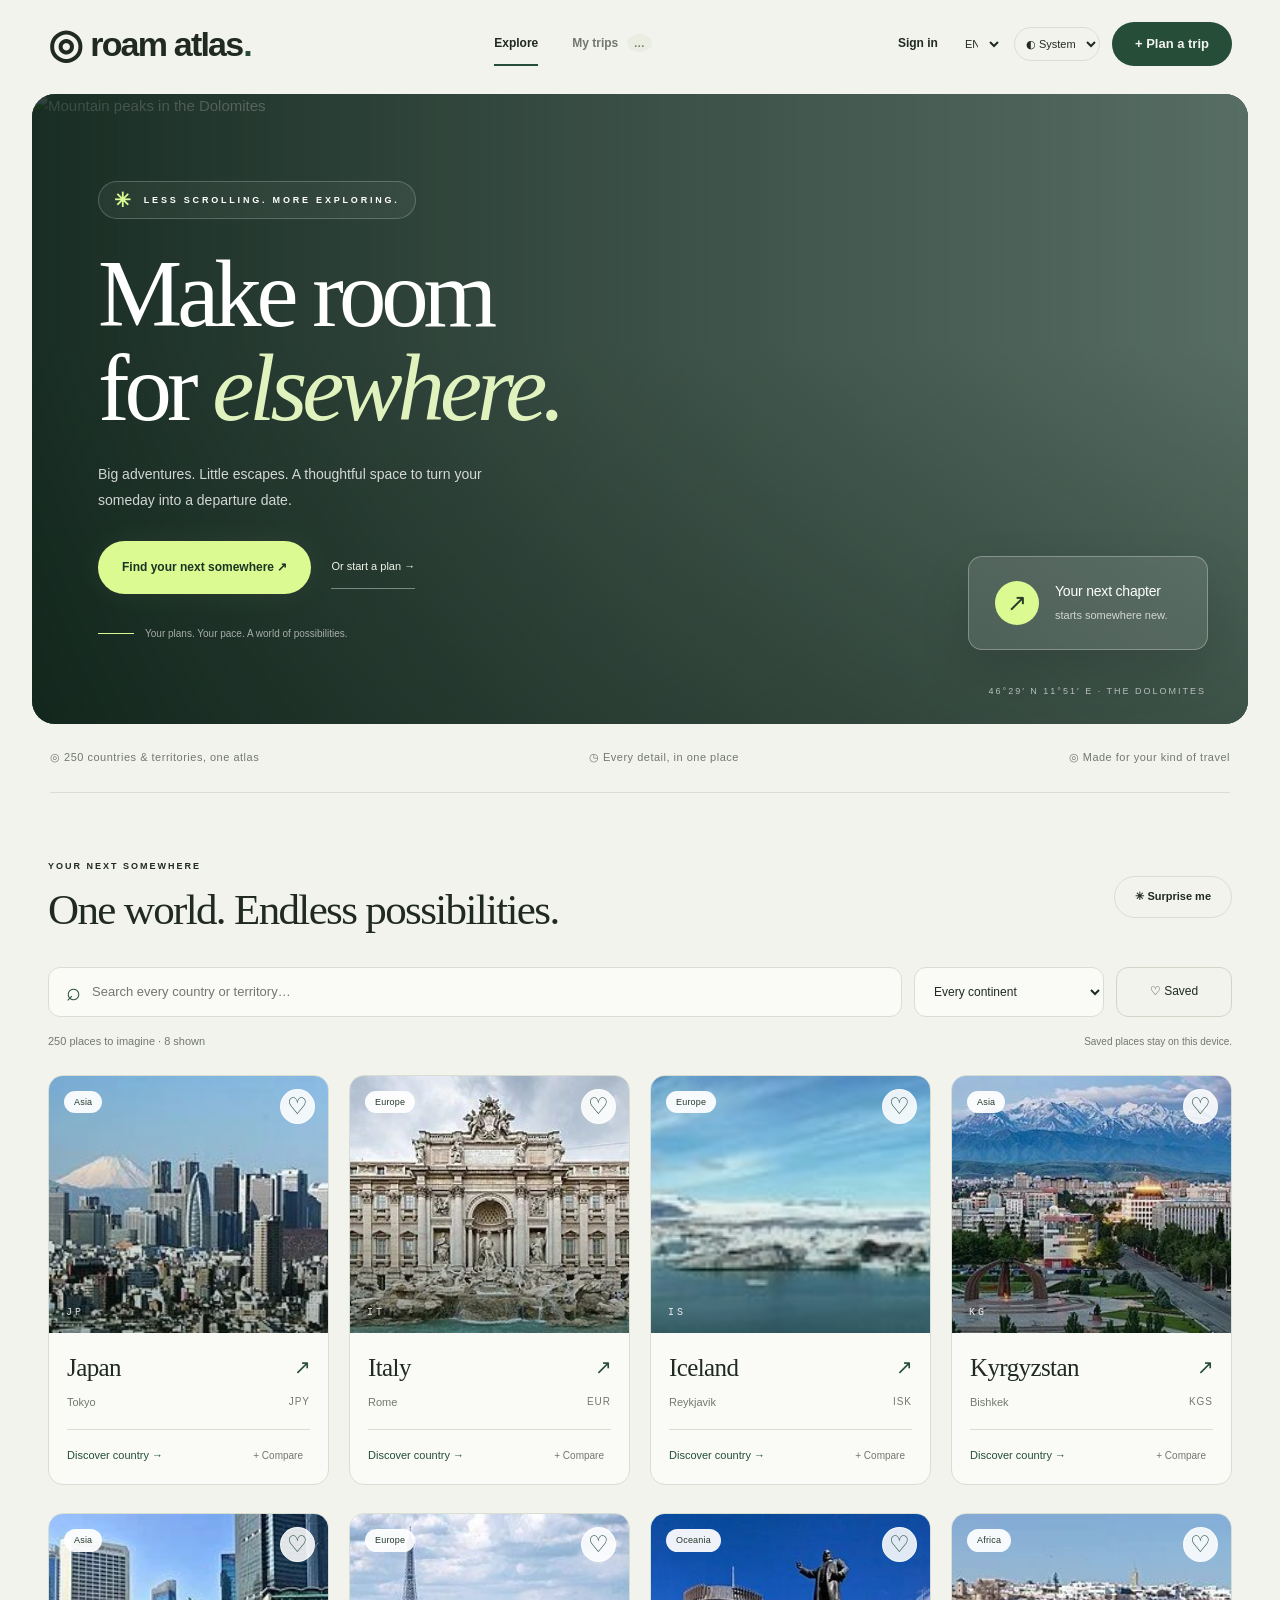
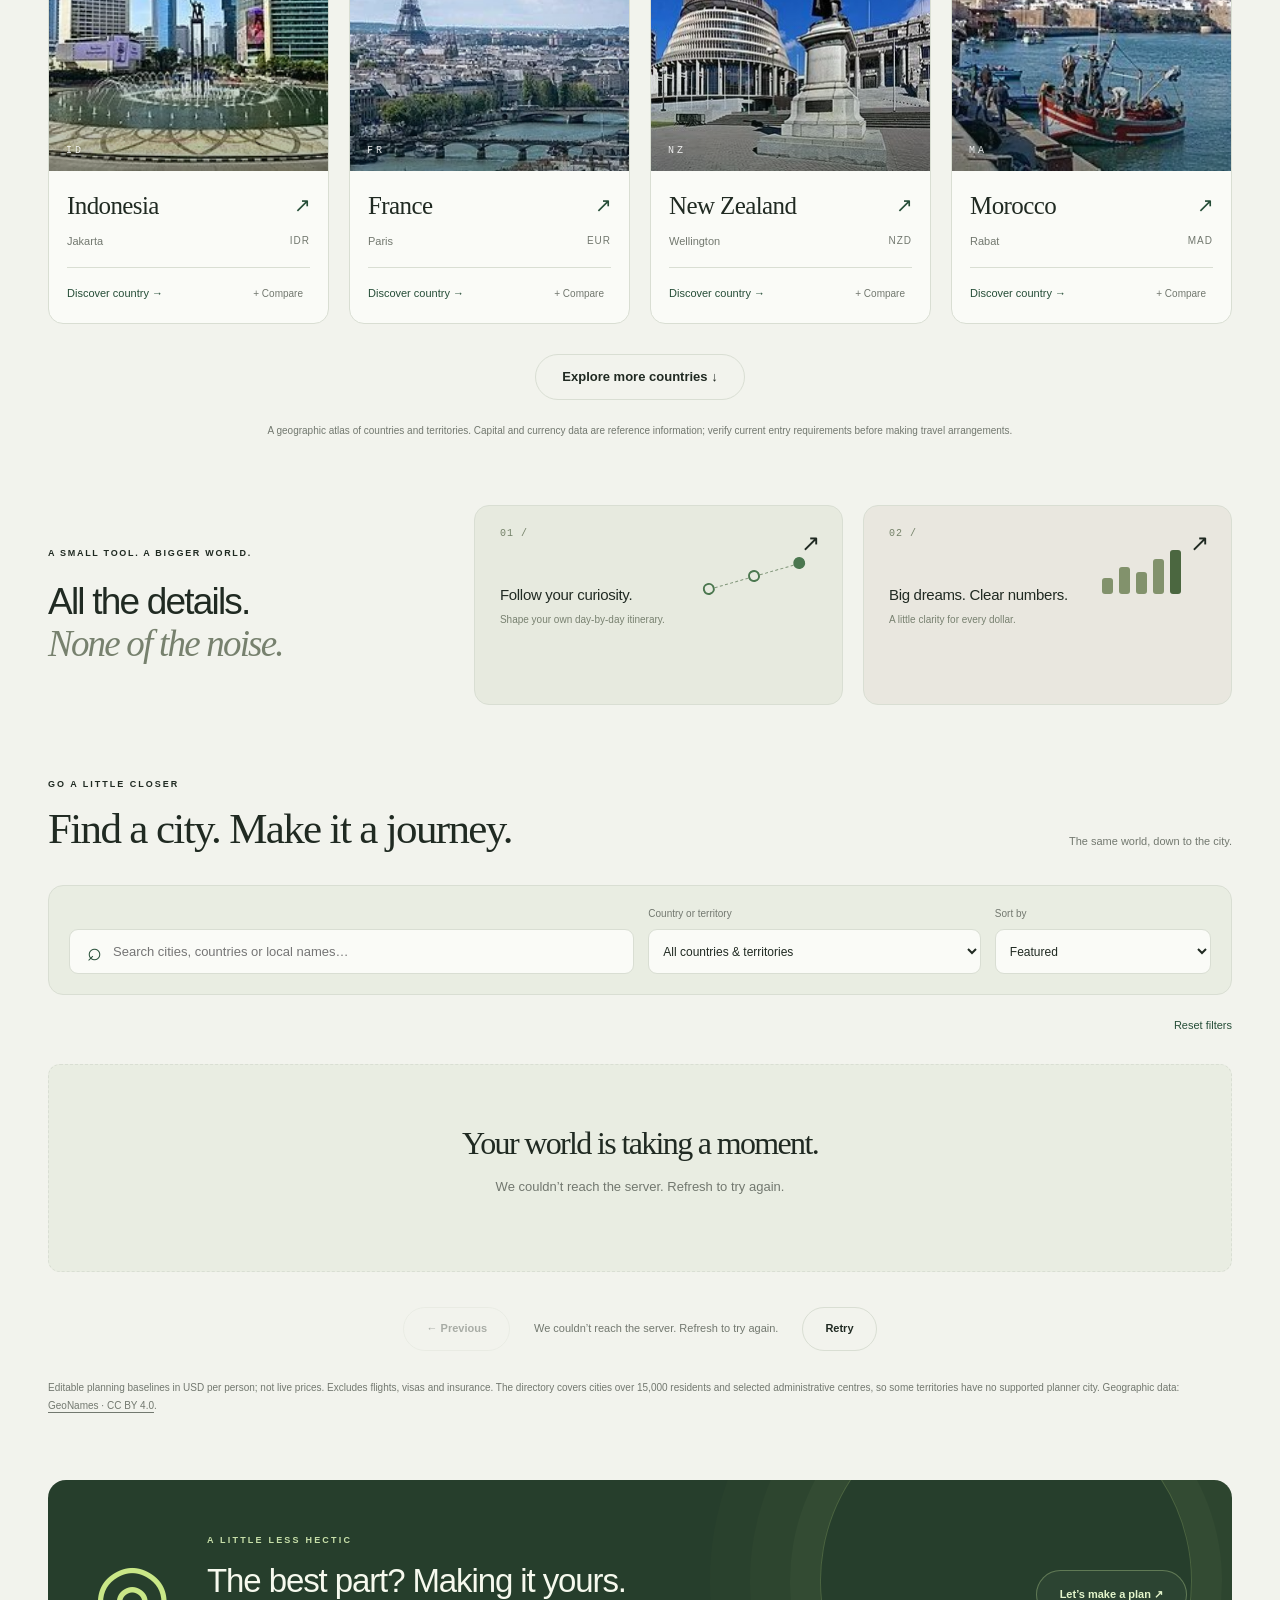
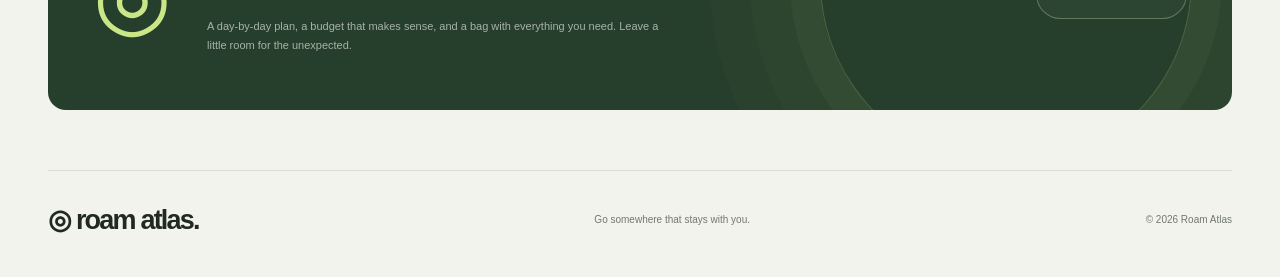
==== commit d39c7551: "Require an account to save and export travel plans" ====
--- a/index.html
+++ b/index.html
@@ -10,9 +10,9 @@
 <section class="editorial"><span class="orbital">◎</span><div><div class="eyebrow" data-i18n="philosophy">A LITTLE LESS HECTIC</div><h2 data-i18n="editorialTitle">The best part? Making it yours.</h2><p data-i18n="editorialText">A day-by-day plan, a budget that makes sense, and a bag with everything you need. Leave a little room for the unexpected.</p></div><button class="outline" id="editorialPlan" data-i18n="letsPlan">Let’s make a plan ↗</button></section></section>
 <section id="tripsView" hidden><div class="section-heading trips-heading"><div><div class="eyebrow" data-i18n="yourWorld">YOUR WORLD, IN THE MAKING</div><h1 data-i18n="myTrips">My trips</h1></div><button id="exportTrips" class="outline" data-i18n="export">↓ Export plans</button></div><p class="storage-note" id="storageNote"></p><div id="tripStats" class="trip-stats"></div><div id="trips" class="cards"></div></section>
 </main><footer><a class="brand" href="#explore">◎ roam atlas.</a><p data-i18n="footer">Go somewhere that stays with you.</p><span>© <span id="year"></span> Roam Atlas</span></footer>
-<dialog id="tripDialog"><form id="tripForm"><div class="dialog-head"><div><div class="eyebrow" data-i18n="newChapter">YOUR NEXT CHAPTER</div><h2 id="dialogTitle" data-i18n="planTrip">Plan a trip</h2></div><button type="button" class="icon" id="closeDialog" aria-label="Close">×</button></div><label><span data-i18n="tripName">Trip name</span><input name="title" required maxlength="100" data-placeholder="namePlaceholder" placeholder="My next adventure"></label><div class="destination-picker"><div class="form-row"><label><span id="tripCountryLabel">Country or territory</span><select id="tripCountry"></select></label><label><span id="tripSearchLabel">Find a city</span><input id="tripCitySearch" type="search" autocomplete="off" placeholder="City or local name"></label></div><label><span data-i18n="destination">Destination</span><select name="destination" id="destinationSelect" required></select></label><div class="picker-foot"><span id="tripSearchStatus" role="status"></span><button type="button" class="text-button" id="moreTripCities">Load more cities</button></div></div><div class="form-row"><label><span data-i18n="date">Departure date (optional)</span><input name="date" type="date"></label><label><span data-i18n="daysLabel">Number of days</span><input name="days" type="number" min="1" max="60" value="5" required></label></div><label><span data-i18n="budgetLabel">Total budget (USD)</span><input name="budget" type="number" min="0" max="1000000" step="0.01" value="500" required></label><div id="budgetBreakdown" class="budget"></div><p class="fine" id="budgetDisclaimer"></p><div class="form-section"><h3 data-i18n="itinerary">Day-by-day itinerary</h3><div id="itinerary"></div></div><div class="form-section"><div class="packing-heading"><h3 data-i18n="packing">The essentials</h3><span id="packingProgress"></span></div><div id="packing" class="packing"></div></div><label><span data-i18n="notes">Notes & little details</span><textarea name="notes" rows="3" maxlength="3000" data-placeholder="notesPlaceholder" placeholder="That café, that trail, that tiny detail…"></textarea></label><p id="formError" class="error" role="alert"></p><div class="trip-utilities"><button class="outline" type="button" id="printTrip">Print / PDF</button><button class="outline" type="button" id="calendarTrip">Add to calendar</button></div><div class="dialog-actions"><button type="button" class="danger" id="deleteTrip" data-i18n="delete">Delete trip</button><button type="submit" id="saveTrip" class="primary" data-i18n="save">Save adventure ↗</button></div></form></dialog>
+<dialog id="tripDialog"><form id="tripForm"><div class="dialog-head"><div><div class="eyebrow" data-i18n="newChapter">YOUR NEXT CHAPTER</div><h2 id="dialogTitle" data-i18n="planTrip">Plan a trip</h2></div><button type="button" class="icon" id="closeDialog" aria-label="Close">×</button></div><label><span data-i18n="tripName">Trip name</span><input name="title" required maxlength="100" data-placeholder="namePlaceholder" placeholder="My next adventure"></label><div class="destination-picker"><div class="form-row"><label><span id="tripCountryLabel">Country or territory</span><select id="tripCountry"></select></label><label><span id="tripSearchLabel">Find a city</span><input id="tripCitySearch" type="search" autocomplete="off" placeholder="City or local name"></label></div><label><span data-i18n="destination">Destination</span><select name="destination" id="destinationSelect" required></select></label><div class="picker-foot"><span id="tripSearchStatus" role="status"></span><button type="button" class="text-button" id="moreTripCities">Load more cities</button></div></div><div class="form-row"><label><span data-i18n="date">Departure date (optional)</span><input name="date" type="date"></label><label><span data-i18n="daysLabel">Number of days</span><input name="days" type="number" min="1" max="60" value="5" required></label></div><label><span data-i18n="budgetLabel">Total budget (USD)</span><input name="budget" type="number" min="0" max="1000000" step="0.01" value="500" required></label><div id="budgetBreakdown" class="budget"></div><p class="fine" id="budgetDisclaimer"></p><div class="form-section"><h3 data-i18n="itinerary">Day-by-day itinerary</h3><div id="itinerary"></div></div><div class="form-section"><div class="packing-heading"><h3 data-i18n="packing">The essentials</h3><span id="packingProgress"></span></div><div id="packing" class="packing"></div></div><label><span data-i18n="notes">Notes & little details</span><textarea name="notes" rows="3" maxlength="3000" data-placeholder="notesPlaceholder" placeholder="That café, that trail, that tiny detail…"></textarea></label><p id="draftAuthNote" class="fine" role="status"></p><p id="formError" class="error" role="alert"></p><div class="trip-utilities"><button class="outline" type="button" id="printTrip">Print / PDF</button><button class="outline" type="button" id="calendarTrip">Add to calendar</button></div><div class="dialog-actions"><button type="button" class="danger" id="deleteTrip" data-i18n="delete">Delete trip</button><button type="submit" id="saveTrip" class="primary" data-i18n="save">Save adventure ↗</button></div></form></dialog>
 <dialog id="countryDialog" class="country-dialog"><button type="button" class="icon modal-close" id="countryClose" aria-label="Close">×</button><div id="countryDetail"></div></dialog>
 <aside class="compare-tray" id="compareTray" hidden><span id="compareLabel"></span><div id="compareNames"></div><button class="primary small" id="openCompare">Compare</button><button class="icon" id="clearCompare" aria-label="Clear comparison">×</button></aside>
 <dialog id="compareDialog" class="compare-dialog"><div class="dialog-head"><h2 id="compareTitle">A little perspective.</h2><button class="icon" id="compareClose" aria-label="Close">×</button></div><div id="compareContent"></div></dialog>
-<dialog id="accountDialog"><form id="accountForm"><div class="dialog-head"><h2 id="accountTitle"></h2><button type="button" class="icon" id="accountClose" aria-label="Close">×</button></div><p id="accountIntro"></p><label><span id="usernameLabel"></span><input name="username" autocomplete="username" pattern="[A-Za-z0-9_.-]{3,32}" minlength="3" maxlength="32" required></label><label><span id="passwordLabel"></span><input name="password" type="password" autocomplete="current-password" minlength="12" maxlength="128" required></label><p class="fine" id="accountHint"></p><p id="accountError" class="error" role="alert"></p><div class="account-actions"><button class="primary" id="accountSubmit" type="submit"></button><button type="button" class="outline" id="accountMode"></button></div><button type="button" class="outline" id="accountLogout" hidden></button></form></dialog>
+<dialog id="accountDialog"><form id="accountForm"><div class="dialog-head"><h2 id="accountTitle"></h2><button type="button" class="icon" id="accountClose" aria-label="Close">×</button></div><p id="accountIntro"></p><label><span id="usernameLabel"></span><input name="username" autocomplete="username" pattern="[A-Za-z0-9_.-]{3,32}" minlength="3" maxlength="32" required></label><label><span id="passwordLabel"></span><input name="password" type="password" autocomplete="current-password" minlength="12" maxlength="128" required></label><p class="fine" id="accountHint"></p><p id="accountError" class="error" role="alert"></p><div class="account-actions"><button class="primary" id="accountSubmit" type="submit"></button><button type="button" class="outline" id="accountMode"></button></div><button type="button" class="text-button" id="accountCancel"></button><button type="button" class="outline" id="accountLogout" hidden></button></form></dialog>
 <section id="printSheet" hidden></section><div id="toast" class="toast" role="status" hidden></div></body></html>
